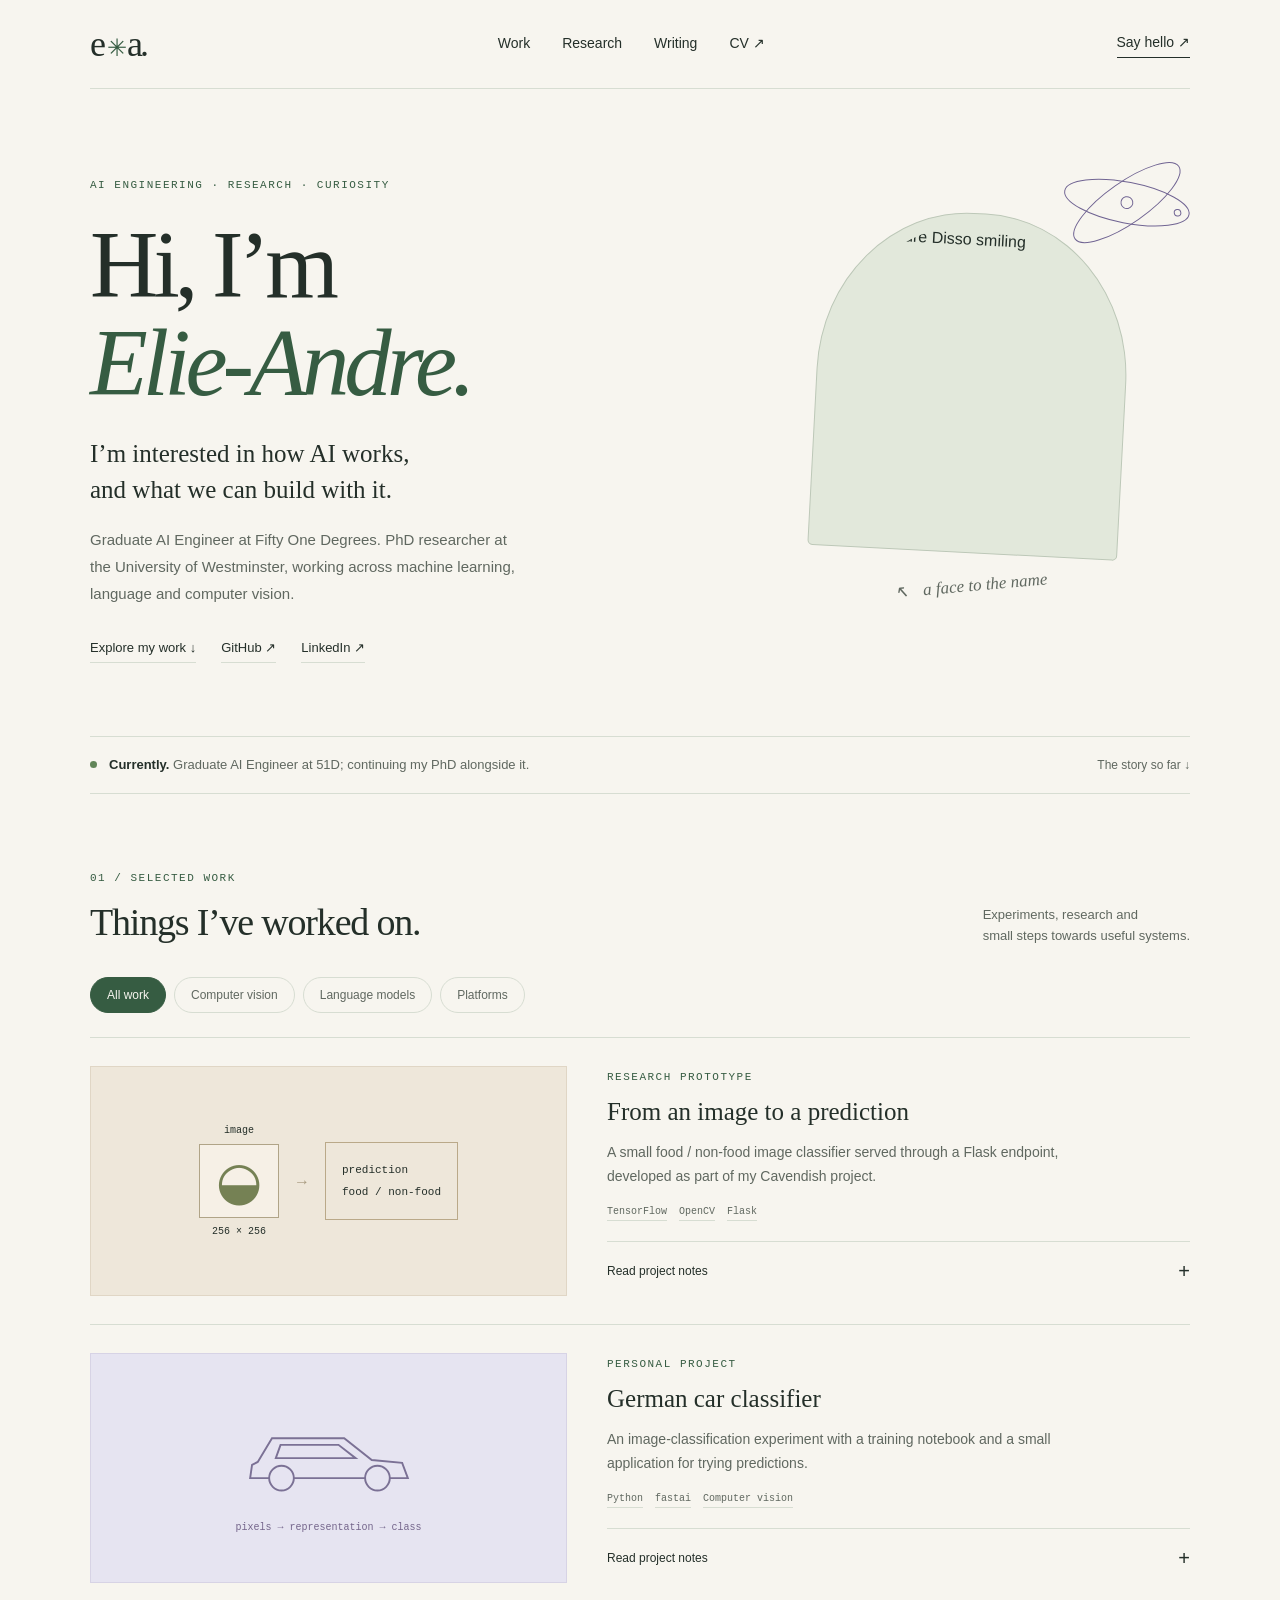
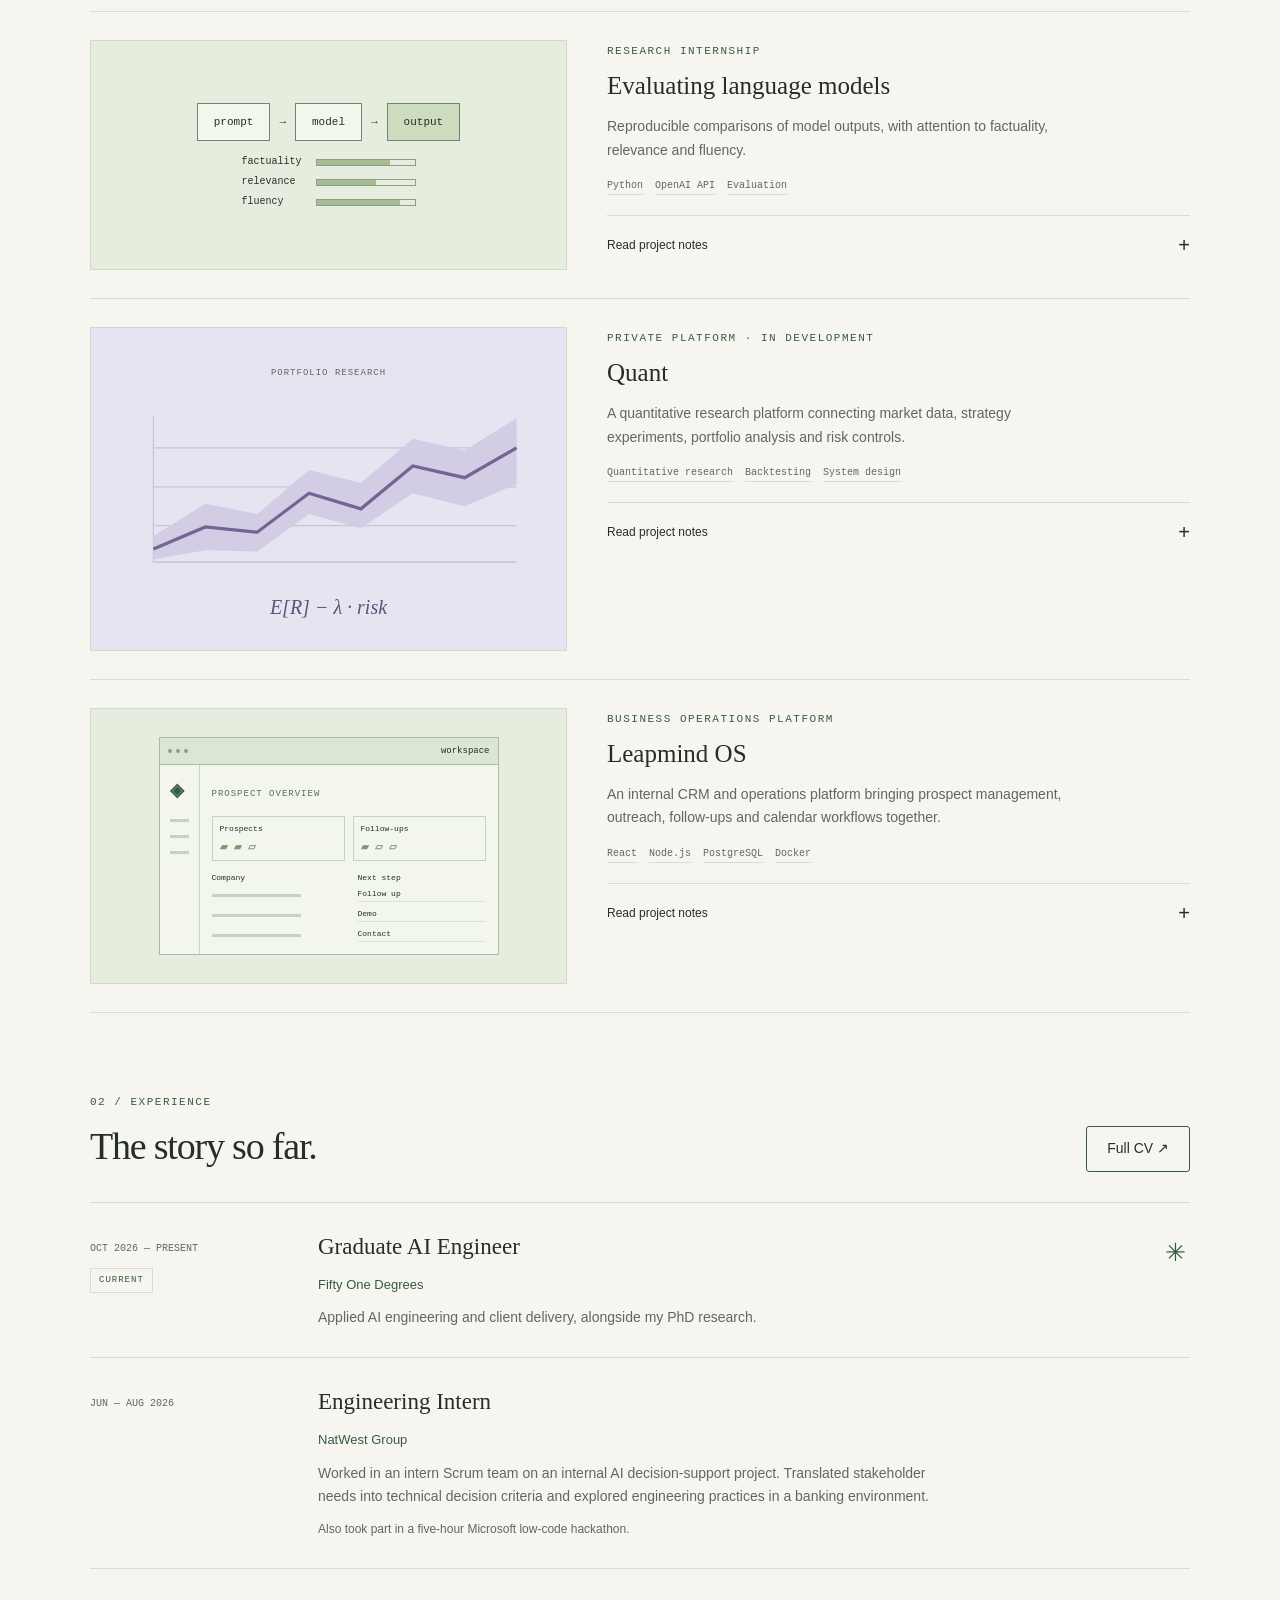
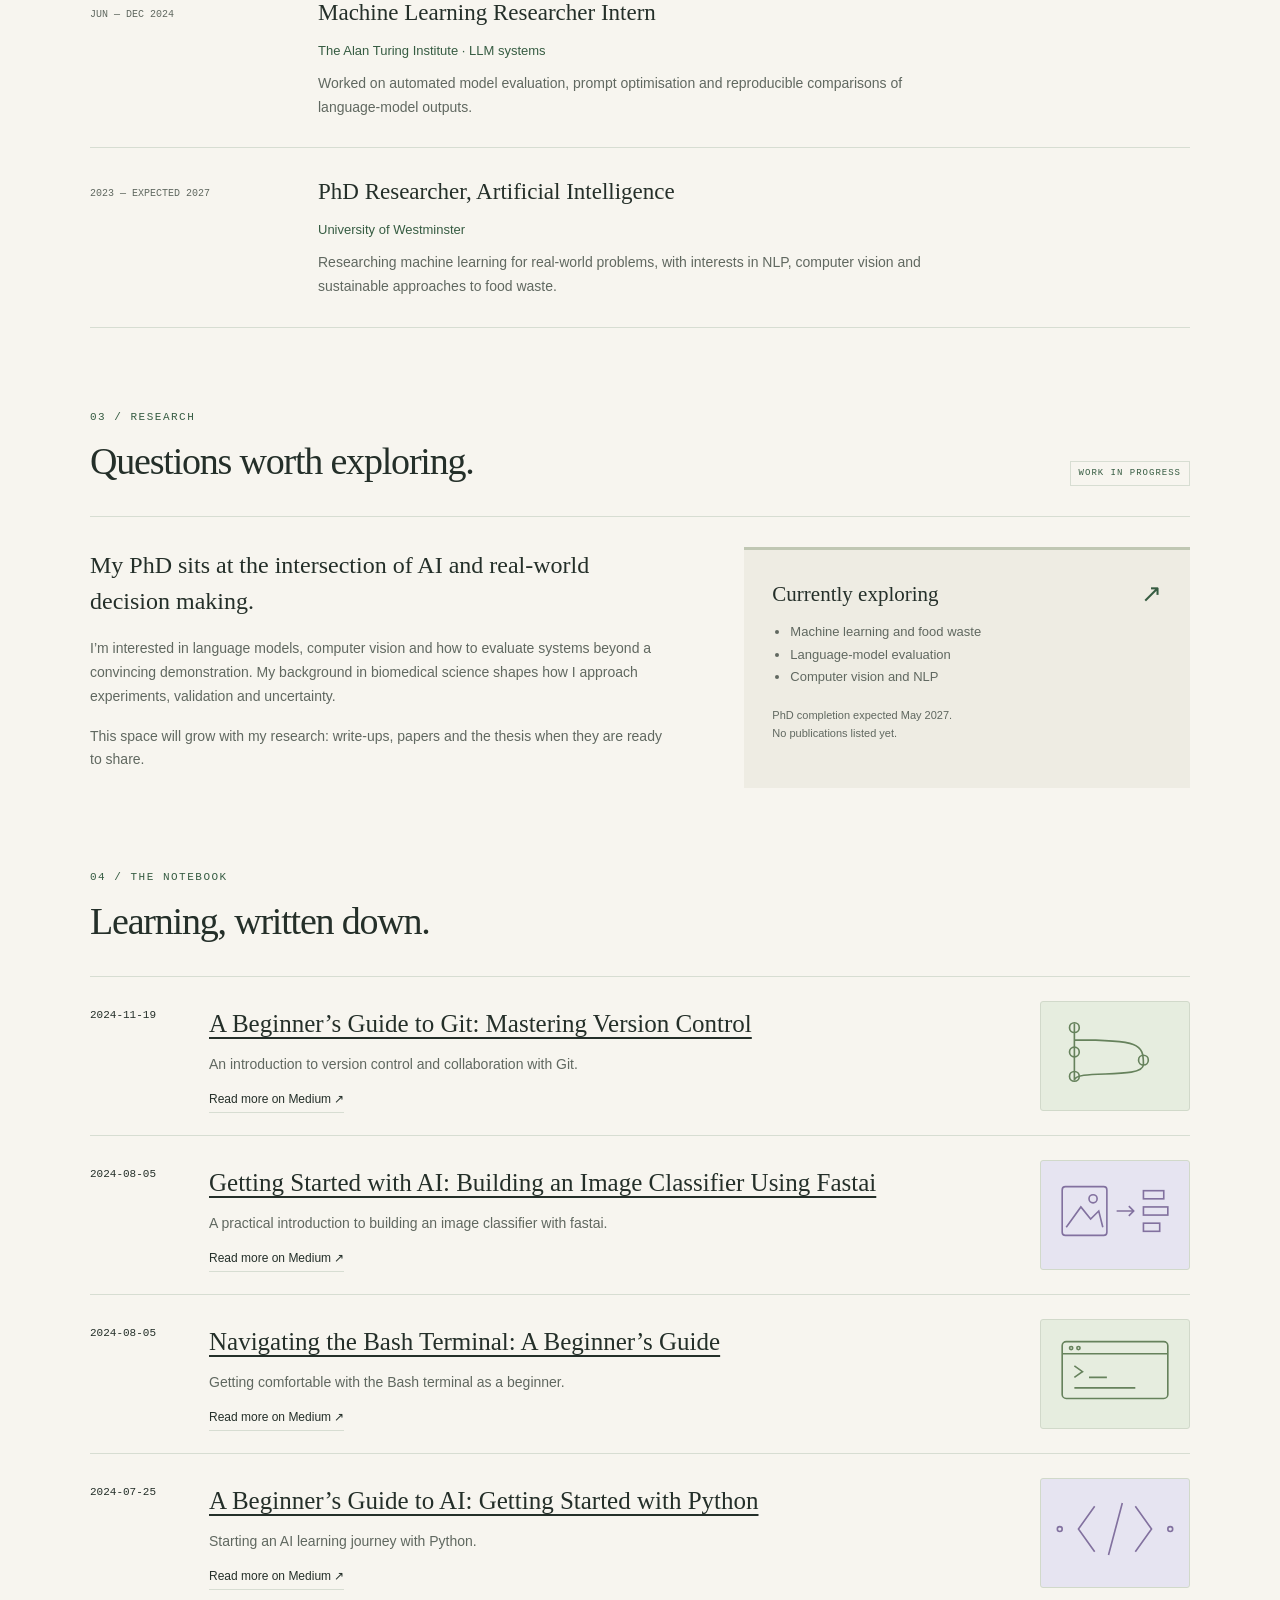
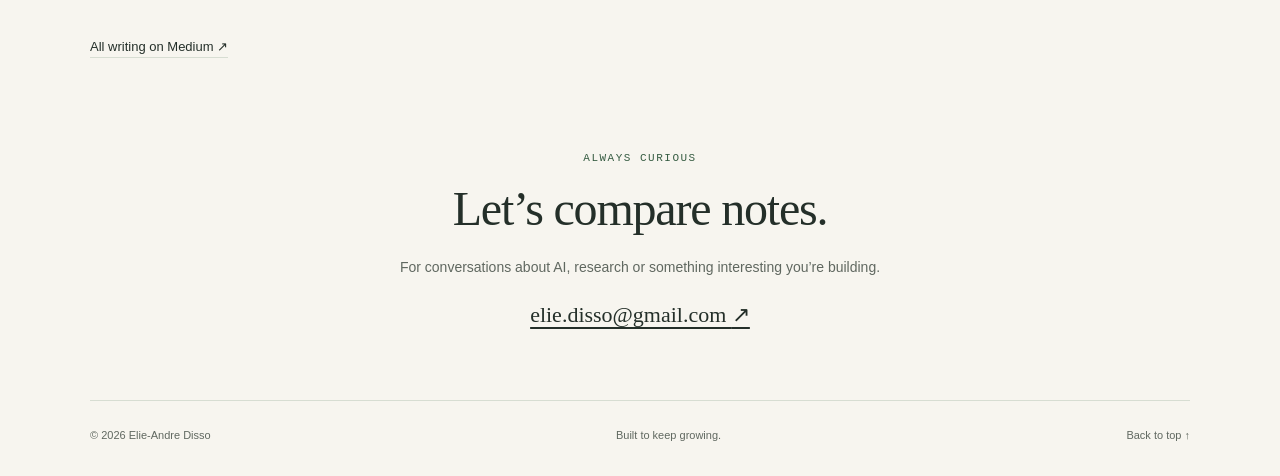
==== index.html @ 81b0c2f9 "Publish reviewed portfolio pages" ====
<!doctype html>
<html lang="en">
<head>
  <meta charset="utf-8">
  <meta name="viewport" content="width=device-width, initial-scale=1">
  <meta name="description" content="Elie-Andre Disso — Graduate AI Engineer at Fifty One Degrees and PhD researcher. Selected AI projects, research and notes.">
  <meta name="theme-color" content="#f7f5ef">
  <title>Elie-Andre Disso — AI, research & things I build</title>
  <link rel="icon" href="assets/favicon.svg" type="image/svg+xml">
  <link rel="stylesheet" href="style.css">
  <script src="content.js" defer></script>
  <script src="script.js" defer></script>
</head>
<body>
<a class="skip" href="#main">Skip to content</a>
<header class="site-header">
  <a class="wordmark" href="index.html" aria-label="Elie-Andre, home">e<span class="asterisk" aria-hidden="true">✳</span>a.</a>
  <nav aria-label="Main navigation">
    <a href="#work">Work</a><a href="#research">Research</a><a href="#writing">Writing</a><a href="cv.html">CV <span aria-hidden="true">↗</span></a>
  </nav>
  <a class="hello" href="mailto:elie.disso@gmail.com">Say hello <span aria-hidden="true">↗</span></a>
</header>
<main id="main">
  <section class="hero" aria-labelledby="intro-title">
    <div class="intro">
      <p class="eyebrow">AI ENGINEERING · RESEARCH · CURIOSITY</p>
      <h1 id="intro-title">Hi, I’m<br><em>Elie-Andre.</em></h1>
      <p class="lede">I’m interested in how AI works,<br class="desktop-break"> and what we can build with it.</p>
      <p class="intro-copy">Graduate AI Engineer at Fifty One Degrees. PhD researcher at the University of Westminster, working across machine learning, language and computer vision.</p>
      <div class="intro-links"><a href="#work">Explore my work <span aria-hidden="true">↓</span></a><a href="https://github.com/ElieAndre" target="_blank" rel="noopener noreferrer">GitHub ↗</a><a href="https://www.linkedin.com/in/elie-andre" target="_blank" rel="noopener noreferrer">LinkedIn ↗</a></div>
    </div>
    <div class="portrait-area">
      <div class="portrait-frame"><img src="assets/portrait.png" width="1000" height="1000" alt="Elie-Andre Disso smiling" fetchpriority="high"></div>
      <div class="portrait-note"><span aria-hidden="true">↖</span> a face to the name</div>
      <div class="orbit" aria-hidden="true"><svg viewBox="0 0 220 120"><ellipse cx="110" cy="60" rx="96" ry="31" transform="rotate(-23 110 60)"/><ellipse cx="110" cy="60" rx="96" ry="31" transform="rotate(23 110 60)"/><circle cx="110" cy="60" r="9"/><circle cx="182" cy="91" r="5"/></svg></div>
    </div>
  </section>
  <div class="now-strip"><span class="status-dot" aria-hidden="true"></span><span><strong>Currently.</strong> Graduate AI Engineer at 51D; continuing my PhD alongside it.</span><a href="#experience">The story so far ↓</a></div>

  <section id="work" class="section" aria-labelledby="work-title">
    <div class="section-heading"><div><p class="eyebrow">01 / SELECTED WORK</p><h2 id="work-title">Things I’ve worked on.</h2></div><p class="section-aside">Experiments, research and<br>small steps towards useful systems.</p></div>
    <div class="filters" role="group" aria-label="Filter selected work"><button aria-pressed="true" data-filter="all">All work</button><button aria-pressed="false" data-filter="vision">Computer vision</button><button aria-pressed="false" data-filter="llm">Language models</button><button aria-pressed="false" data-filter="platform">Platforms</button></div>
    <p id="filter-status" class="sr-only" aria-live="polite"></p>
    <div id="project-list" class="project-list"></div>
    <noscript><p>Selected work includes LLM evaluation at The Alan Turing Institute, a food-image classification prototype and a German car classifier. <a href="https://github.com/ElieAndre">Browse my public code on GitHub.</a></p></noscript>
  </section>

  <section id="experience" class="section" aria-labelledby="experience-title">
    <div class="section-heading"><div><p class="eyebrow">02 / EXPERIENCE</p><h2 id="experience-title">The story so far.</h2></div><a class="cv-link" href="./cv.html">Full CV ↗</a></div>
    <div class="timeline">
      <article class="timeline-row"><p class="timeline-date">OCT 2026 — PRESENT <span class="small-label">CURRENT</span></p><div><h3>Graduate AI Engineer</h3><p class="company">Fifty One Degrees</p><p>Applied AI engineering and client delivery, alongside my PhD research.</p></div><span class="timeline-mark" aria-hidden="true">✳</span></article>
      <article class="timeline-row"><p class="timeline-date">JUN — AUG 2026</p><div><h3>Engineering Intern</h3><p class="company">NatWest Group</p><p>Worked in an intern Scrum team on an internal AI decision-support project. Translated stakeholder needs into technical decision criteria and explored engineering practices in a banking environment.</p><p class="minor">Also took part in a five-hour Microsoft low-code hackathon.</p></div></article>
      <article class="timeline-row"><p class="timeline-date">JUN — DEC 2024</p><div><h3>Machine Learning Researcher Intern</h3><p class="company">The Alan Turing Institute · LLM systems</p><p>Worked on automated model evaluation, prompt optimisation and reproducible comparisons of language-model outputs.</p></div></article>
      <article class="timeline-row"><p class="timeline-date">2023 — EXPECTED 2027</p><div><h3>PhD Researcher, Artificial Intelligence</h3><p class="company">University of Westminster</p><p>Researching machine learning for real-world problems, with interests in NLP, computer vision and sustainable approaches to food waste.</p></div></article>
    </div>
  </section>

  <section id="research" class="section research-section" aria-labelledby="research-title">
    <div class="section-heading"><div><p class="eyebrow">03 / RESEARCH</p><h2 id="research-title">Questions worth exploring.</h2></div><span class="small-label">WORK IN PROGRESS</span></div>
    <div class="research-grid"><div><p class="research-intro">My PhD sits at the intersection of AI and real-world decision making.</p><p>I’m interested in language models, computer vision and how to evaluate systems beyond a convincing demonstration. My background in biomedical science shapes how I approach experiments, validation and uncertainty.</p><p>This space will grow with my research: write-ups, papers and the thesis when they are ready to share.</p></div><aside class="research-note"><span class="note-symbol" aria-hidden="true">↗</span><h3>Currently exploring</h3><ul><li>Machine learning and food waste</li><li>Language-model evaluation</li><li>Computer vision and NLP</li></ul><p>PhD completion expected May 2027.<br>No publications listed yet.</p></aside></div>
  </section>

  <section id="writing" class="section" aria-labelledby="writing-title">
    <div class="section-heading"><div><p class="eyebrow">04 / THE NOTEBOOK</p><h2 id="writing-title">Learning, written down.</h2></div></div>
    <div id="writing-list"></div>
    <p class="writing-more"><a class="text-link" href="https://medium.com/@elieandre" target="_blank" rel="noopener noreferrer">All writing on Medium ↗</a></p>
    <div id="writing-empty" class="writing-empty"><span class="notebook-icon" aria-hidden="true">▤</span><div><h3>The notebook is open.</h3><p>I’m starting to document what I learn in AI engineering. Essays, project notes and research explanations will appear here as I write them.</p></div><span class="small-label">NO POSTS YET</span></div>
  </section>
  <section class="contact-section" aria-labelledby="contact-title"><p class="eyebrow">ALWAYS CURIOUS</p><h2 id="contact-title">Let’s compare notes.</h2><p>For conversations about AI, research or something interesting you’re building.</p><a class="email-link" href="mailto:elie.disso@gmail.com">elie.disso@gmail.com <span aria-hidden="true">↗</span></a></section>
</main>
<footer class="site-footer"><p>© <span id="year">2026</span> Elie-Andre Disso</p><p>Built to keep growing.</p><a href="#main">Back to top ↑</a></footer>
</body>
</html>
---- style.css ----
@charset "UTF-8";
:root { --paper:#f7f5ef; --ink:#242f29; --muted:#606860; --line:#d7ddd2; --green:#365c42; --lavender:#e6e4f1; --soft:#e6eddf; --serif:Georgia,"Times New Roman",serif; --sans:"Segoe UI",Arial,sans-serif; --mono:"Cascadia Code",Consolas,monospace; }
* { box-sizing:border-box; }
html { scroll-behavior:smooth; scroll-padding-top:30px; }
body { margin:0; background:var(--paper); color:var(--ink); font:16px/1.7 var(--sans); }
a { color:inherit; text-underline-offset:5px; }
a:hover { color:var(--green); }
button { font:inherit; cursor:pointer; }
button:focus-visible,a:focus-visible,summary:focus-visible { outline:3px solid #7970b1; outline-offset:5px; border-radius:2px; }
h1,h2,h3,h4,p { margin:0; }
img { max-width:100%; display:block; }
[hidden] { display:none!important; }
.skip { position:fixed; top:8px; left:8px; transform:translateY(-180%); z-index:10; padding:10px; background:white; }
.skip:focus { transform:none; }
.sr-only { position:absolute; width:1px; height:1px; overflow:hidden; clip-path:inset(50%); white-space:nowrap; }
.site-header,main,.site-footer { width:min(1100px,calc(100% - 96px)); margin-inline:auto; }
.site-header { display:flex; align-items:center; justify-content:space-between; padding:28px 0; border-bottom:1px solid var(--line); gap:20px; }
.wordmark { text-decoration:none; font:36px/.9 var(--serif); letter-spacing:-3px; }
.asterisk { color:var(--green); font-size:24px; margin:0 2px; }
nav { display:flex; gap:32px; }
nav a,.hello { text-decoration:none; font-size:14px; }
nav a:hover { text-decoration:underline; }
.hello { border-bottom:1px solid var(--ink); padding-bottom:2px; }
.hero { display:grid; grid-template-columns:1.35fr 1fr; align-items:center; gap:70px; padding:87px 0 73px; }
.eyebrow { font:11px/1.7 var(--mono); letter-spacing:1.5px; color:var(--green); }
h1 { font:clamp(68px,7.4vw,96px)/1.03 var(--serif); letter-spacing:-5px; margin:22px 0 24px; font-weight:normal; }
h1 em { color:var(--green); font-weight:normal; }
.lede { font:25px/1.45 var(--serif); margin-bottom:17px; }
.intro-copy { max-width:440px; color:var(--muted); font-size:15px; line-height:1.8; }
.intro-links { display:flex; flex-wrap:wrap; gap:25px; font-size:13px; margin-top:30px; }
.intro-links a { text-decoration:none; border-bottom:1px solid var(--line); padding-bottom:3px; }
.portrait-area { position:relative; padding:25px 0 55px; }
.portrait-frame { width:310px; height:340px; padding:12px; background:#e2e8db; border:1px solid #bdc8b8; border-radius:48% 48% 5px 5px; margin:auto; transform:rotate(3deg); }
.portrait-frame img { width:100%; height:100%; object-fit:cover; border-radius:48% 48% 1px 1px; }
.portrait-note { font:17px var(--serif); font-style:italic; text-align:center; margin-top:22px; transform:rotate(-5deg); color:var(--muted); }
.portrait-note span { padding-right:10px; }
.orbit { position:absolute; width:145px; height:85px; top:-25px; right:-10px; transform:rotate(-12deg); }
.orbit svg { width:100%; fill:none; stroke:#716593; stroke-width:1.5; }
.orbit circle { fill:var(--paper); }
.now-strip { display:flex; gap:12px; align-items:center; border-block:1px solid var(--line); padding:17px 0; font-size:13px; color:var(--muted); }
.now-strip strong { font-weight:600; color:var(--ink); }
.now-strip a { margin-left:auto; flex-shrink:0; text-decoration:none; font-size:12px; }
.status-dot { width:7px; height:7px; border-radius:50%; background:#618558; flex-shrink:0; }
.section { padding:75px 0 5px; }
.section-heading { display:flex; justify-content:space-between; align-items:flex-end; gap:24px; margin-bottom:30px; }
h2 { font:38px/1.3 var(--serif); letter-spacing:-1.2px; font-weight:normal; margin-top:10px; }
.section-aside { color:var(--muted); font-size:13px; line-height:1.6; }
.filters { display:flex; gap:8px; flex-wrap:wrap; padding-bottom:24px; }
.filters button { padding:7px 16px; color:var(--muted); background:transparent; border:1px solid var(--line); border-radius:30px; font-size:12px; }
.filters button[aria-pressed=true] { background:var(--green); color:var(--paper); border-color:var(--green); }
.filters button:hover { border-color:var(--green); }
.project { display:grid; grid-template-columns:.9fr 1.1fr; gap:40px; padding:28px 0; border-top:1px solid var(--line); }
.project:last-child { border-bottom:1px solid var(--line); }
.project-visual { min-height:230px; position:relative; padding:28px 30px; border:1px solid #d1d9ca; display:flex; align-items:center; justify-content:center; flex-wrap:wrap; gap:15px; }
.project-visual.language { background:var(--soft); flex-direction:column; }
.project-visual.vision { background:#eee7da; border-color:#e0d6c5; }
.project-visual.classifier { background:var(--lavender); border-color:#d7d3e5; flex-direction:column; }
.model-sketch { display:flex; align-items:center; gap:9px; font:11px var(--mono); }
.model-sketch div { padding:12px 16px; border:1px solid #71856d; background:#f3f6ed; }
.model-sketch .model-output { background:#cddcbe; }
.eval-sketch { display:grid; grid-template-columns:auto 100px; gap:9px 14px; font:10px var(--mono); }
.eval-sketch i { height:7px; margin-top:3px; width:100%; border:1px solid #8b9f81; background:linear-gradient(to right,#a5bc96 75%,transparent 75%); }
.eval-sketch i:nth-of-type(2) { background:linear-gradient(to right,#a5bc96 60%,transparent 60%); }
.eval-sketch i:nth-of-type(3) { background:linear-gradient(to right,#a5bc96 85%,transparent 85%); }
.image-sketch { display:flex; flex-direction:column; align-items:center; gap:8px; font:10px var(--mono); }
.pixel-food { border:1px solid #b0a487; font:53px/1.1 var(--serif); color:#758154; background:#f6f0e6; padding:7px 16px; }
.sketch-arrow { color:#a89b80; }
.prediction-sketch { padding:16px; border:1px solid #baa989; font:11px/2 var(--mono); }
.prediction-sketch strong { font-weight:normal; }
.car-sketch { width:190px; }
.car-sketch svg { fill:none; stroke:#7b7195; stroke-width:2; }
.car-sketch circle { fill:var(--lavender); }
.classifier-label { font:10px var(--mono); color:#74658b; }
.project-copy { padding-top:2px; }
h3 { font:25px/1.35 var(--serif); font-weight:normal; margin:8px 0 12px; }
.project-copy>p:not(.eyebrow) { color:var(--muted); font-size:14px; max-width:480px; }
.tags { list-style:none; display:flex; gap:12px; flex-wrap:wrap; padding:0; margin:18px 0; }
.tags li { font:10px var(--mono); color:var(--muted); border-bottom:1px solid var(--line); padding-bottom:3px; }
details { border-top:1px solid var(--line); margin-top:20px; }
summary { cursor:pointer; font-size:12px; padding:12px 0 3px; list-style:none; display:flex; justify-content:space-between; align-items:center; }
summary::-webkit-details-marker { display:none; }
summary span { font-size:20px; }
details[open] summary span { transform:rotate(45deg); }
.project-notes { padding:10px 0; }
.project-notes h4 { font:12px var(--mono); margin:18px 0 6px; color:var(--green); }
.project-notes p { font-size:13px; color:var(--muted); }
.project-notes .text-link { display:inline-block; margin-top:15px; }
.text-link { font-size:13px; text-decoration:none; border-bottom:1px solid var(--line); padding-bottom:3px; }
.timeline { border-top:1px solid var(--line); }
.timeline-row { padding:28px 0; display:grid; grid-template-columns:200px 1fr 25px; gap:28px; border-bottom:1px solid var(--line); }
.timeline-date { font:10px/1.8 var(--mono); padding-top:9px; color:var(--muted); }
.timeline-date .small-label { display:block; width:fit-content; margin-top:10px; }
.small-label { display:inline-block; font:9px/1.5 var(--mono); letter-spacing:1px; border:1px solid var(--line); padding:5px 8px; color:var(--green); white-space:nowrap; }
.timeline-row h3 { margin-top:0; font-size:23px; }
.company { color:var(--green); font-size:13px; margin-bottom:10px; }
.timeline-row p:not(.company):not(.timeline-date) { font-size:14px; color:var(--muted); max-width:640px; }
.timeline-row .minor { margin-top:10px; font-size:12px!important; }
.timeline-mark { font-size:25px; color:var(--green); }
.research-grid { display:grid; grid-template-columns:1.3fr 1fr; gap:75px; border-top:1px solid var(--line); padding-top:30px; }
.research-intro { font:24px/1.5 var(--serif); margin-bottom:18px; }
.research-grid>div>p:not(.research-intro) { font-size:14px; color:var(--muted); margin-bottom:16px; }
.research-note { padding:22px 28px; background:#eeece3; border-top:3px solid #c0c7b3; }
.research-note h3 { font-size:21px; }
.research-note ul { padding-left:18px; font-size:13px; color:var(--muted); }
.research-note p { font-size:11px; color:var(--muted); margin-top:18px; }
.note-symbol { float:right; font-size:25px; color:var(--green); }
.handwritten { font:16px var(--serif); font-style:italic; color:#7d7193; transform:rotate(-4deg); }
.writing-empty { display:flex; gap:22px; padding:25px 0; border-block:1px solid var(--line); align-items:center; }
.notebook-icon { font:40px var(--serif); color:var(--green); }
.writing-empty h3 { font-size:22px; margin-top:0; }
.writing-empty p { color:var(--muted); font-size:14px; max-width:680px; }
.writing-empty .small-label { margin-left:auto; }
.writing-row { display:flex; gap:24px; border-top:1px solid var(--line); padding:22px 0; }
.writing-row time { font:11px var(--mono); padding-top:10px; }
.writing-row p { font-size:14px; color:var(--muted); }
.writing-row time { flex:0 0 95px; }
.writing-row .text-link { display:inline-block; font-size:12px; margin-top:12px; }
.writing-more { margin-top:20px; }
.platform-sketch { display:flex; flex-direction:column; align-items:center; gap:9px; width:100%; font:12px var(--mono); }
.platform-sketch span { border:1px solid #aebaa8; padding:12px 16px; min-width:200px; text-align:center; background:#f7f5ef; }
.platform-sketch b { font-weight:400; color:var(--green); }
.cv-link { display:inline-flex; align-items:center; padding:10px 20px; border:1px solid var(--green); border-radius:3px; text-decoration:none; font-size:14px; position:relative; z-index:1; }
.cv-link:hover { background:var(--green); color:var(--paper); }
.project-visual.quant { background:#e6e4f1; }
.project-visual.operations { background:#e6eddf; }
.sketch-title { font:9px var(--mono); letter-spacing:1px; color:var(--muted); }
.quant-sketch { width:100%; text-align:center; }
.quant-sketch svg { width:100%; display:block; margin:12px 0 5px; fill:none; }
.chart-grid { stroke:#c8c4d6; stroke-width:1; }
.chart-band { fill:#d2cde4; }
.chart-line { stroke:#756393; stroke-width:2.5; }
.math-note { font:italic 20px var(--serif); color:#625078; }
.crm-sketch { width:100%; max-width:340px; }
.crm-bar { display:flex; gap:4px; align-items:center; padding:8px; border:1px solid #aebaa8; background:#dce6d5; }
.crm-bar i { width:4px; height:4px; background:#8b9f81; border-radius:50%; }
.crm-bar>span { margin-left:auto; font:9px var(--mono); }
.crm-body { display:flex; background:#f3f6ed; border:1px solid #aebaa8; border-top:0; min-height:160px; }
.crm-body aside { width:40px; border-right:1px solid #ccd5c5; padding:10px; }
.crm-body aside b { font-size:18px; color:var(--green); }
.crm-body aside span { display:block; height:3px; background:#c5d2bd; margin-top:13px; }
.crm-main { flex:1; padding:12px; }
.crm-tiles { display:flex; gap:8px; margin:12px 0; }
.crm-tiles>div { flex:1; border:1px solid #c7d2bf; padding:7px; font:8px var(--mono); }
.crm-tiles b { display:block; margin-top:8px; font-size:10px; color:#7d996e; }
.crm-table { display:grid; grid-template-columns:1fr 1fr; gap:7px 18px; align-items:center; font:8px var(--mono); }
.crm-table i { width:70%; height:3px; background:#c5d2bd; }
.crm-table em { font-style:normal; border-bottom:1px solid #dbe2d6; padding-bottom:3px; }
.writing-copy { flex:1; min-width:0; }
.blog-thumbnail { width:150px; height:110px; flex-shrink:0; align-self:center; background:#e6eddf; border:1px solid #d1d9ca; display:grid; place-items:center; border-radius:3px; }
.writing-row:nth-child(even) .blog-thumbnail { background:#e6e4f1; }
.blog-thumbnail svg { width:130px; height:90px; fill:none; stroke:#66825c; stroke-width:2; }
.writing-row:nth-child(even) .blog-thumbnail svg { stroke:#82719f; }
@media(max-width:650px) { .writing-row { display:grid; grid-template-columns:1fr 90px; gap:12px; } .writing-row time { grid-column:1 / -1; } .blog-thumbnail { width:90px; height:80px; } .blog-thumbnail svg { width:80px; height:65px; } }
.filters { flex-wrap:wrap; }
@media(max-width:650px) { .writing-row { flex-direction:column; gap:10px; } .writing-row time { flex-basis:auto; } }
.contact-section { padding:85px 0 70px; text-align:center; }
.contact-section h2 { font-size:48px; margin-bottom:16px; }
.contact-section p:not(.eyebrow) { color:var(--muted); font-size:14px; }
.email-link { display:inline-block; margin-top:22px; font:22px var(--serif); }
.site-footer { border-top:1px solid var(--line); display:flex; justify-content:space-between; gap:15px; padding:25px 0 32px; color:var(--muted); font-size:11px; }
.site-footer a { text-decoration:none; }
.cv-page { width:min(880px,calc(100% - 96px)); }
.cv-intro { padding:65px 0 35px; border-bottom:1px solid var(--line); }
.cv-intro h1 { font-size:60px; letter-spacing:-2px; margin-bottom:15px; }
.cv-intro p { color:var(--muted); max-width:680px; }
.cv-actions { display:flex; flex-wrap:wrap; gap:16px 20px; margin-top:25px; align-items:center; }
.cv-actions .cv-download { display:inline-block; background:var(--green); color:white; padding:9px 17px; font-size:13px; text-decoration:none; }
.cv-actions .cv-download:hover { background:var(--ink); }
.cv-actions button { background:transparent; color:var(--green); border:1px solid var(--line); padding:8px 16px; font-size:13px; }
.cv-section { margin:38px 0; }
.cv-section h2 { font-size:26px; margin-bottom:22px; }
.cv-section article { padding:16px 0; border-top:1px solid var(--line); }
.cv-section h3 { font-size:21px; }
.cv-section p,.cv-section li { color:var(--muted); font-size:14px; }
.cv-section ul { padding-left:20px; }
.cv-section li + li { margin-top:6px; }
.cv-section .cv-learning,.cv-section .cv-project-note { font-size:12px; line-height:1.7; margin-top:14px; }
.cv-section .cv-meta { color:var(--green); font:11px/1.7 var(--mono); }
.cv-skills { display:grid; grid-template-columns:160px 1fr; gap:15px; font-size:14px; }
.cv-skills dt { color:var(--green); }
.cv-skills dd { margin:0; color:var(--muted); }
@media(max-width:900px) {
 .hero { gap:30px; } .portrait-frame { width:255px; height:290px; } .orbit { right:-5px; }
 h1 { font-size:72px; } .project { gap:25px; } .project-visual { padding-inline:15px; } .model-sketch { gap:5px; } .model-sketch div { padding:10px; }
 .timeline-row { grid-template-columns:160px 1fr 15px; gap:18px; } .research-grid { gap:35px; }
}
@media(max-width:650px) {
 .site-header,main,.site-footer,.cv-page { width:calc(100% - 40px); }
 .site-header { padding:22px 0; flex-wrap:wrap; gap:20px; } nav { gap:21px; order:3; width:100%; justify-content:space-between; } .hello { margin-left:auto; }
 .hero { padding:45px 0 30px; grid-template-columns:1fr; gap:35px; } h1 { font-size:74px; letter-spacing:-3.5px; } .eyebrow { font-size:9px; letter-spacing:1px; }
 .lede { font-size:23px; } .desktop-break { display:none; } .intro-copy { font-size:14px; } .intro-links { gap:21px; }
 .portrait-area { padding:18px 0 30px; } .portrait-frame { width:245px; height:265px; } .orbit { width:100px; right:15px; top:0; }
 .now-strip { align-items:flex-start; font-size:12px; flex-wrap:wrap; } .status-dot { margin-top:7px; } .now-strip>span:nth-child(2) { width:calc(100% - 22px); } .now-strip a { margin-left:19px; }
 .section { padding-top:50px; } h2 { font-size:31px; } .section-heading { align-items:flex-start; flex-wrap:wrap; gap:12px; margin-bottom:24px; } .section-aside { font-size:12px; }
 .project { grid-template-columns:1fr; gap:22px; padding:24px 0; } .project-visual { min-height:210px; } .project-copy { padding:0 2px; }
 .timeline-row { grid-template-columns:1fr; gap:12px; } .timeline-date { padding:0; } .timeline-date .small-label { display:inline-block; margin:0 0 0 9px; } .timeline-mark { display:none; }
 .research-grid { grid-template-columns:1fr; gap:25px; } .research-intro { font-size:23px; } .research-note { padding:20px; }
 .writing-empty { align-items:flex-start; gap:16px; flex-wrap:wrap; } .writing-empty>div { flex:1; } .writing-empty .small-label { margin-left:48px; }
 .handwritten { margin-top:5px; } .contact-section { padding:65px 0 50px; } .contact-section h2 { font-size:38px; } .email-link { font-size:20px; }
 .site-footer { flex-wrap:wrap; } .site-footer p:nth-child(2) { display:none; }
 .cv-intro { padding-top:40px; } .cv-intro h1 { font-size:44px; } .cv-skills { grid-template-columns:1fr; gap:4px; } .cv-skills dd { margin-bottom:15px; }
}
@media(prefers-reduced-motion:reduce) { html { scroll-behavior:auto; } }
.asterisk { display:inline-block; position:relative; left:2px; transform-origin:50% 50%; letter-spacing:0; line-height:1; }
.wordmark:hover .asterisk,.wordmark:focus-visible .asterisk { animation:logo-spin 1.4s linear infinite; }
@keyframes logo-spin { to { transform:rotate(360deg); } }
.interactive-title { position:relative; }
.title-base { display:block; }
#intro-title em { display:inline-block; }
.title-effect { position:absolute; inset:0; pointer-events:none; user-select:none; overflow:hidden; opacity:0; font:inherit; letter-spacing:inherit; }
.title-active:not([data-title-effect="gear"]) .title-base { opacity:0; }
.title-active .title-effect { opacity:1; }
.local-glyph,.typing-glyph { position:absolute; white-space:pre; font:inherit; letter-spacing:inherit; }
.glyph-original { visibility:visible; opacity:1; transition:opacity 120ms ease-out; }
.binary-digit,.formula-symbol { position:absolute; inset:0; font:inherit; letter-spacing:0; text-align:center; visibility:hidden; opacity:0; transition:opacity 120ms ease-out; }
.glyph-replaced .glyph-original { visibility:hidden; opacity:0; }
.glyph-replaced .binary-digit,.glyph-replaced .formula-symbol { visibility:visible; opacity:1; }
.binary-digit[data-digit="0"] { color:#111; }
.binary-digit[data-digit="1"] { color:var(--green); }
.formula-symbol[data-tone="black"] { color:#111; }
.formula-symbol[data-tone="green"] { color:var(--green); }
.typing-glyph { opacity:0; }
.typing-glyph.typed { opacity:1; }
.typing-caret { position:absolute; height:.82em; border-left:2px solid var(--green); }
.title-car { position:absolute; top:0.12em; left:0; width:3.1em; height:1em; animation:car-drive 2400ms linear infinite; }
.title-car svg { display:block; width:100%; height:100%; overflow:visible; }
.car-body,.car-wing,.car-wheel circle { fill:#111; }
.car-window { fill:var(--paper); }
.car-trim,.car-wheel path { fill:none; stroke:var(--paper); stroke-width:2; stroke-linecap:round; }
.car-wheel { transform-box:fill-box; transform-origin:center; animation:wheel-spin 600ms linear infinite; }
@keyframes car-drive { from { transform:translateX(-3.2em); } to { transform:translateX(var(--car-travel)); } }
@keyframes wheel-spin { to { transform:rotate(360deg); } }
.gear-slot { display:inline-block; position:relative; }
.gear-icon { position:absolute; inset:0; display:none; place-items:center; pointer-events:none; user-select:none; }
.title-active .gear-letter { opacity:0; }
.title-active .gear-icon { display:grid; }
.title-gear { display:block; width:100%; height:auto; fill:#111; animation:gear-spin 1.5s linear infinite; }
.title-gear circle { fill:var(--paper); stroke:var(--green); stroke-width:5; }
@keyframes gear-spin { to { transform:rotate(360deg); } }
.orbit { animation:orbit-sway 18s ease-in-out infinite; }
@keyframes orbit-sway { 0%,100% { transform:rotate(-12deg) translateY(0); } 50% { transform:rotate(-6deg) translateY(-4px); } }
.intro-links a,.text-link,nav a,.site-footer a { background-image:linear-gradient(var(--green),var(--green)); background-size:0 1px; background-repeat:no-repeat; background-position:left bottom; transition:background-size 220ms ease,color 220ms ease; }
.intro-links a:hover,.text-link:hover,nav a:hover,.site-footer a:hover,.intro-links a:focus-visible,.text-link:focus-visible,nav a:focus-visible,.site-footer a:focus-visible { background-size:100% 1px; }
nav a:hover { text-decoration:none; }
.blog-thumbnail { transition:transform 220ms ease, border-color 220ms ease; }
.blog-thumbnail:hover,.blog-thumbnail:focus-visible { transform:translateY(-3px); border-color:#9ba991; }
.project:hover .chart-line,.project:focus-within .chart-line { stroke-dasharray:1; animation:trace-chart 850ms ease-out both; }
@keyframes trace-chart { from { stroke-dashoffset:1; } to { stroke-dashoffset:0; } }
.project:hover .crm-tiles>div,.project:focus-within .crm-tiles>div { animation:dashboard-highlight 650ms ease-out both; }
.project:hover .crm-tiles>div:nth-child(2),.project:focus-within .crm-tiles>div:nth-child(2) { animation-delay:100ms; }
@keyframes dashboard-highlight { 0% { background:#f3f6ed; } 45% { background:#d8e5cb; } 100% { background:#e8efdf; } }
.motion-paused *,.motion-offscreen * { animation-play-state:paused!important; }
@media(hover:none),(pointer:coarse) { .title-effect,.gear-icon { display:none!important; } .title-base,.gear-letter { opacity:1!important; } }
@media(prefers-reduced-motion:reduce) {
 .orbit,.asterisk,.title-car,.car-wheel,.title-gear,.project .chart-line,.project .crm-tiles>div { animation:none!important; }
 .asterisk,.blog-thumbnail { transform:none!important; transition:none!important; }
 .title-effect,.gear-icon { display:none!important; } .title-base,.gear-letter { opacity:1!important; }
 .intro-links a,.text-link,nav a,.site-footer a { transition:none; }
}
@media print {
 body { background:white; color:black; font-size:11pt; } .site-header,.site-footer,.skip,.cv-actions { display:none; }
 main.cv-page { width:100%; } .cv-intro { padding:0 0 15px; } .cv-intro h1 { font-size:32pt; margin:0 0 8px; }
 .cv-section { margin:20px 0; } .cv-section h2 { font-size:19pt; break-after:avoid; } .cv-section article { break-inside:avoid; } .cv-section h3 { font-size:15pt; break-after:avoid; }
 .cv-skills { display:block; } .cv-skills dt { font-weight:bold; margin-top:8px; break-after:avoid; } .cv-skills dd { font-size:10pt; }
 p,li { orphans:3; widows:3; } a { text-decoration:none; } .cv-section p,.cv-section li { font-size:10pt; color:#333; }
 @page { margin:18mm; }
 .title-effect,.gear-icon { display:none!important; } .title-base,.gear-letter { opacity:1!important; }
}
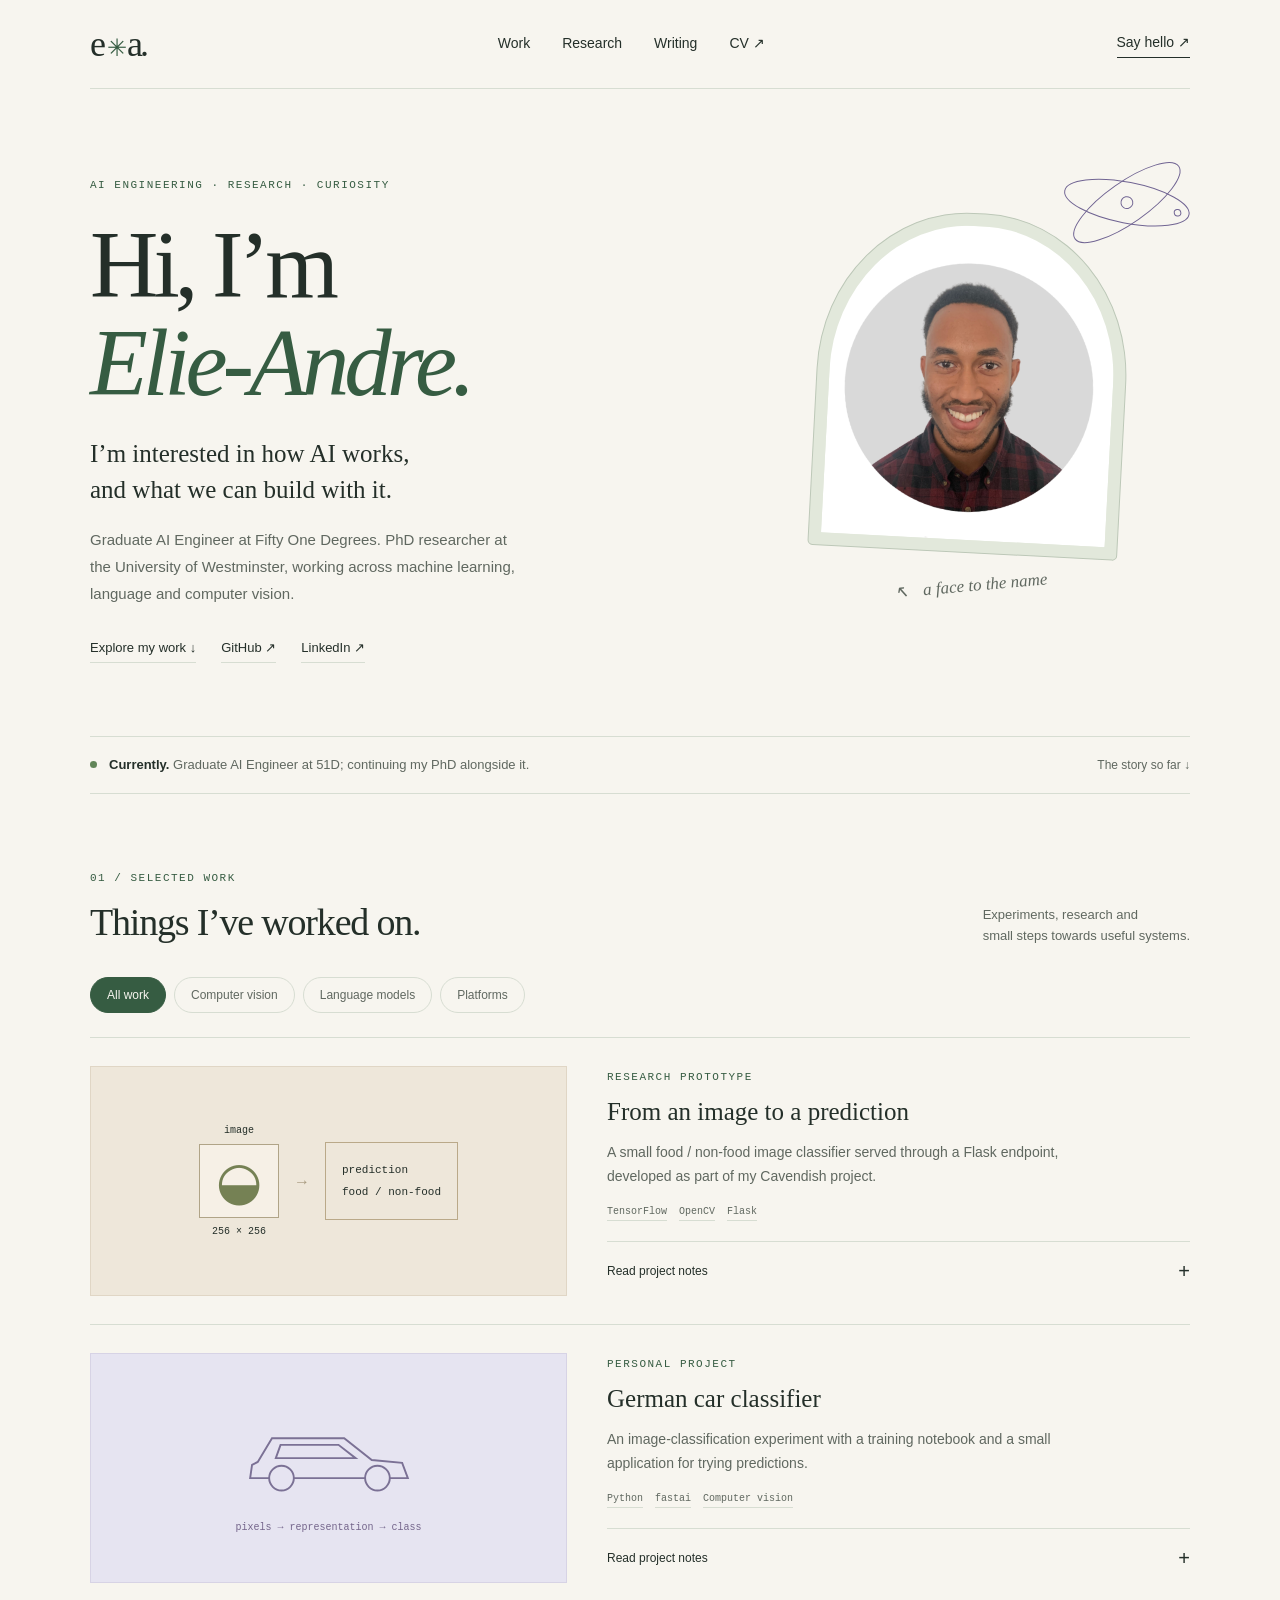
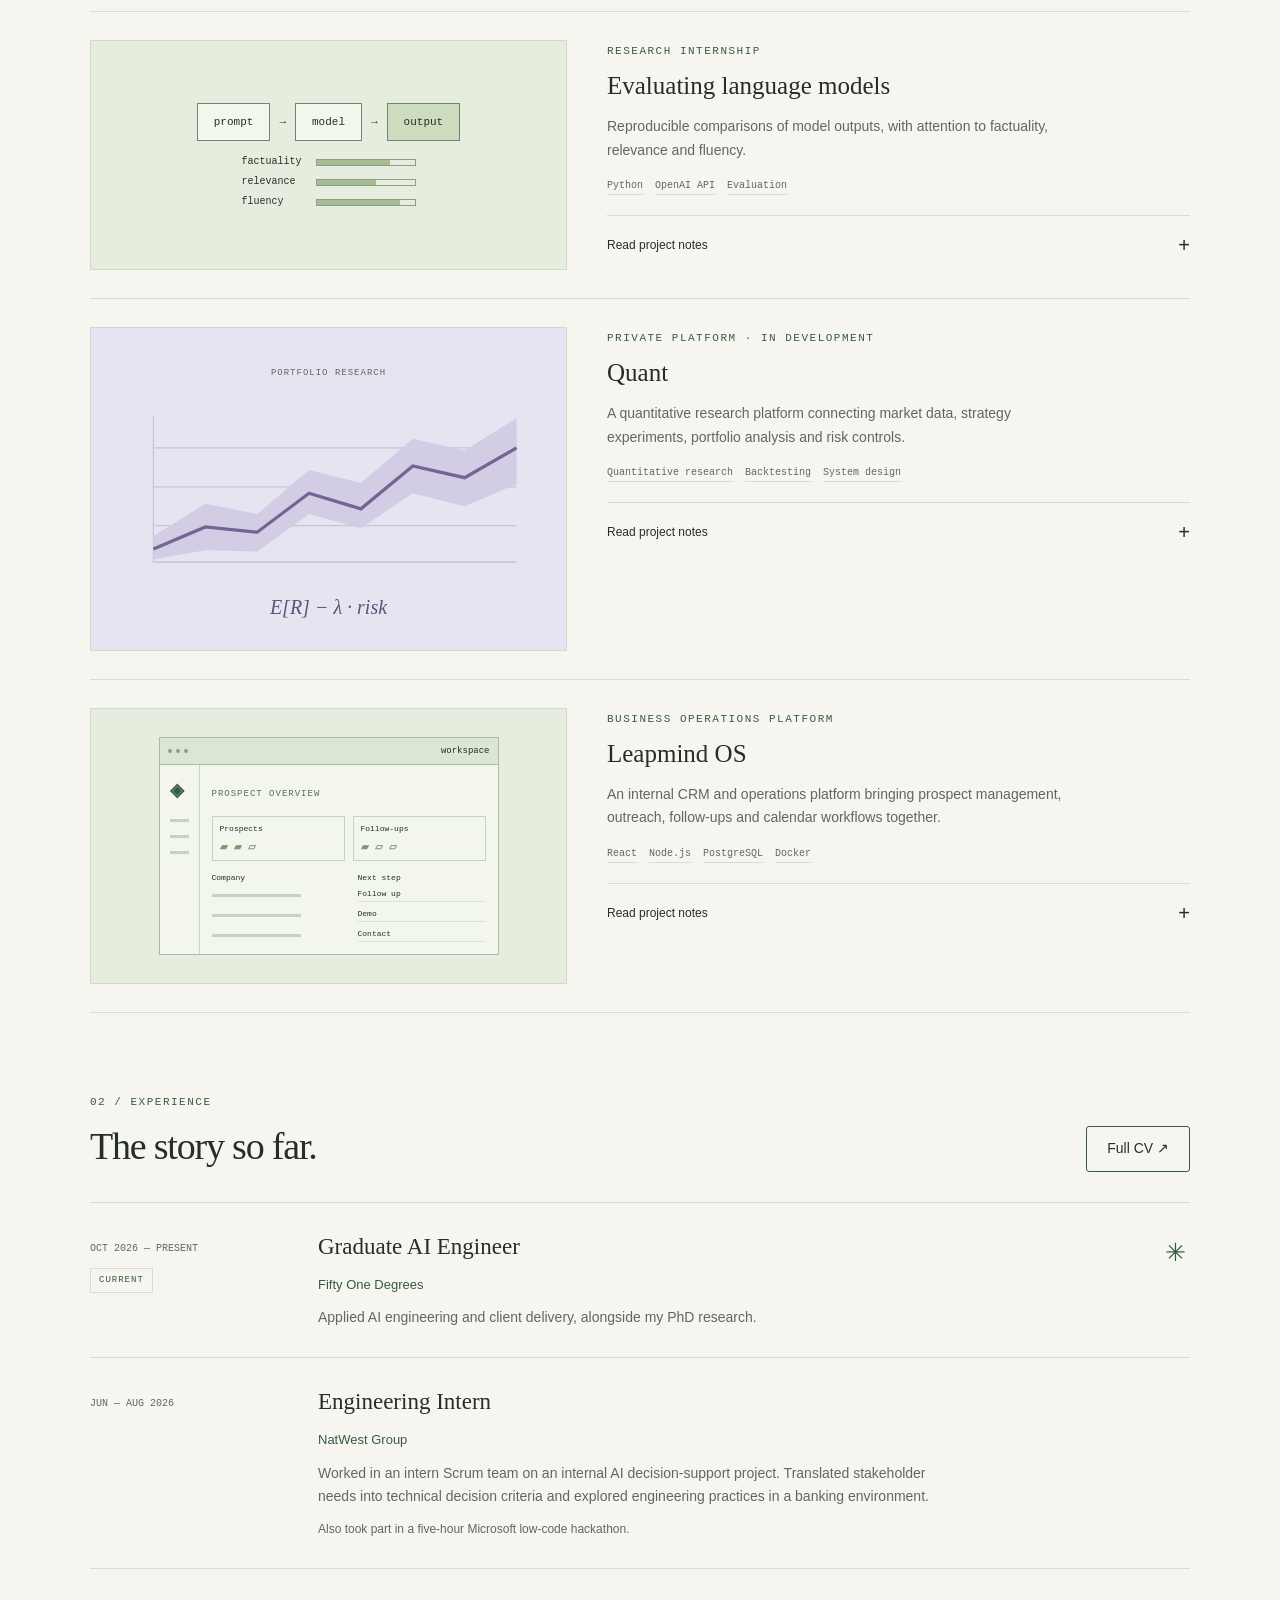
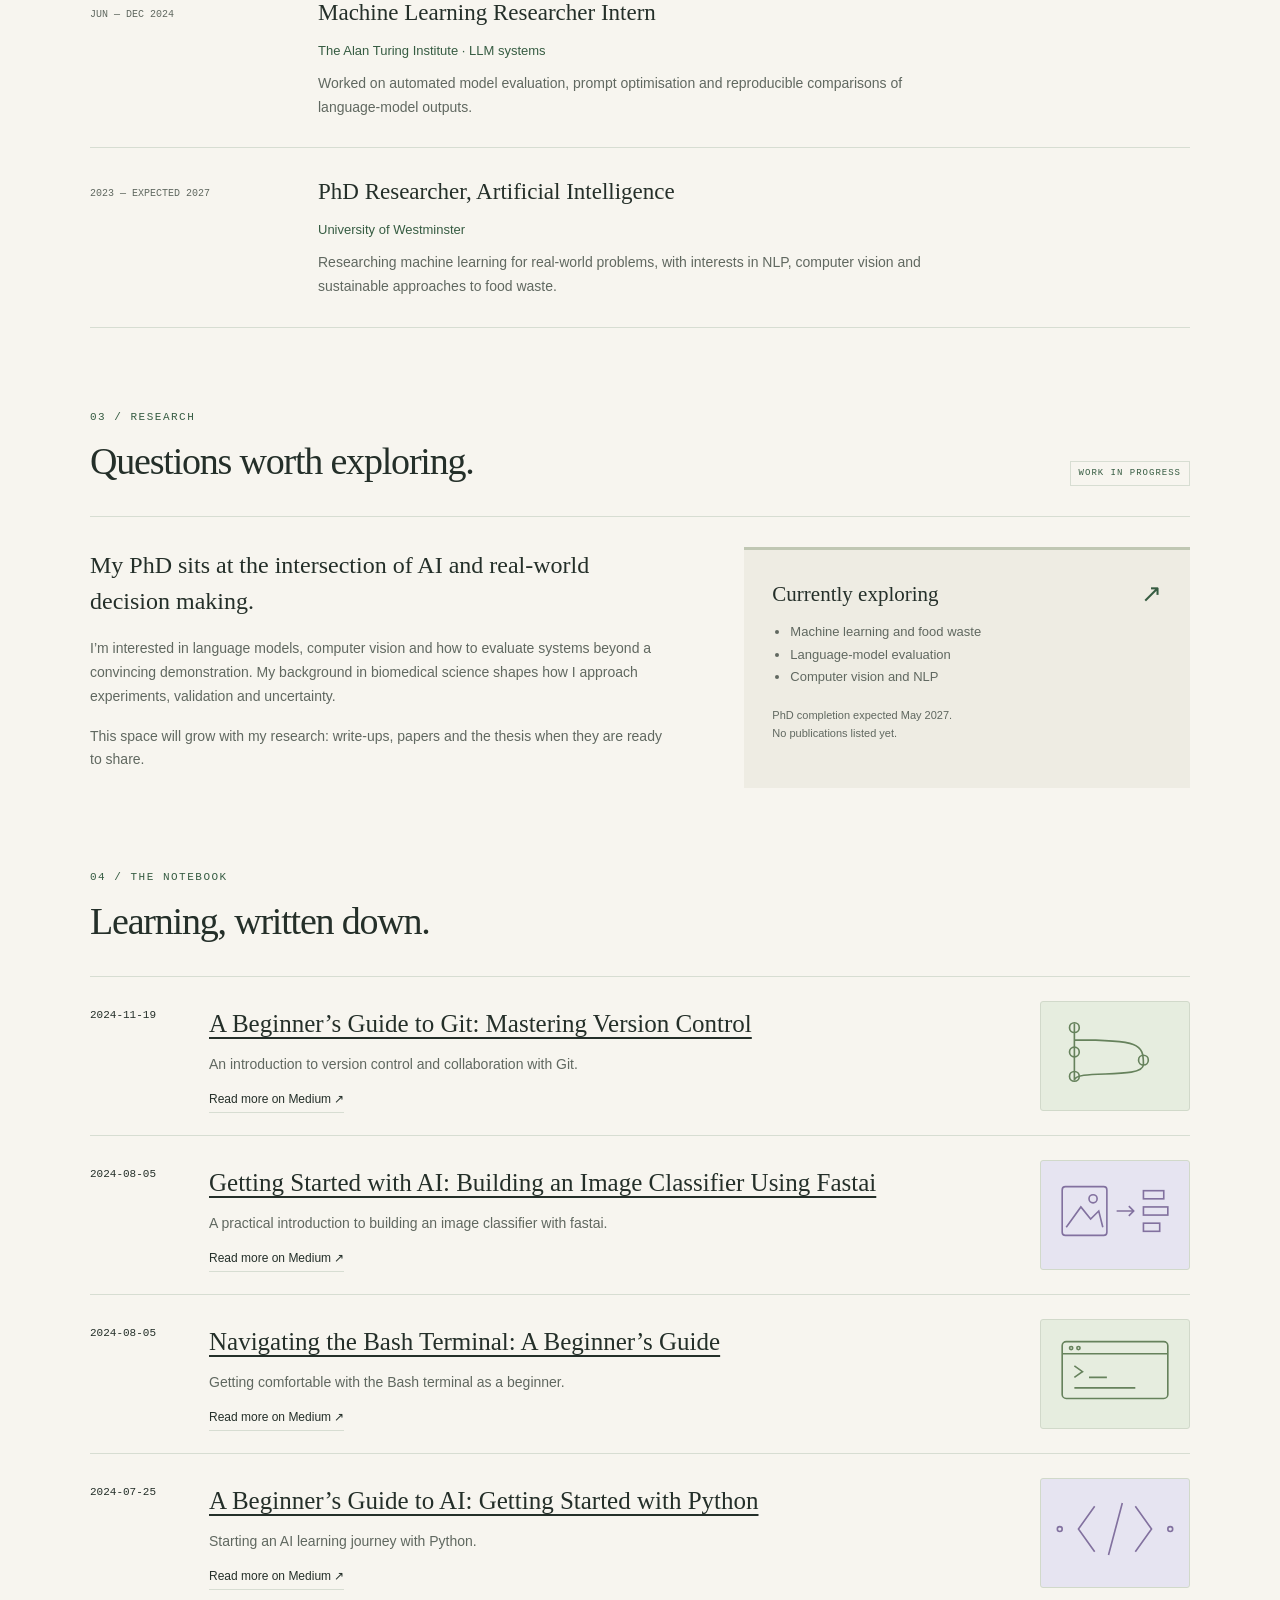
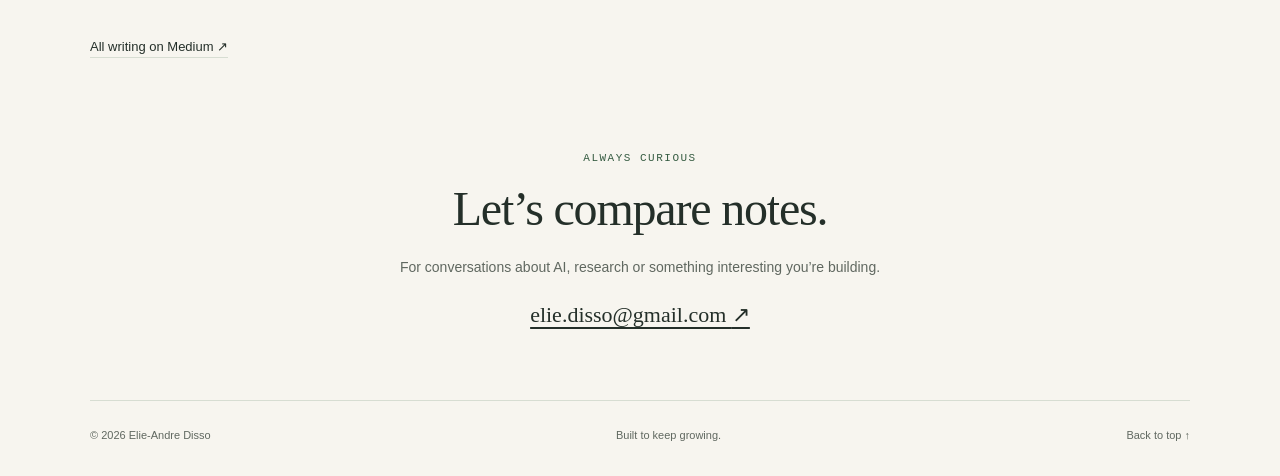
==== commit 960409f5: "Refresh page with the static binary hover" ====
--- a/index.html
+++ b/index.html
@@ -9,7 +9,7 @@
   <link rel="icon" href="assets/favicon.svg" type="image/svg+xml">
   <link rel="stylesheet" href="style.css">
   <script src="content.js" defer></script>
-  <script src="script.js" defer></script>
+  <script src="script.js?v=static-binary-20261005" defer></script>
 </head>
 <body>
 <a class="skip" href="#main">Skip to content</a>
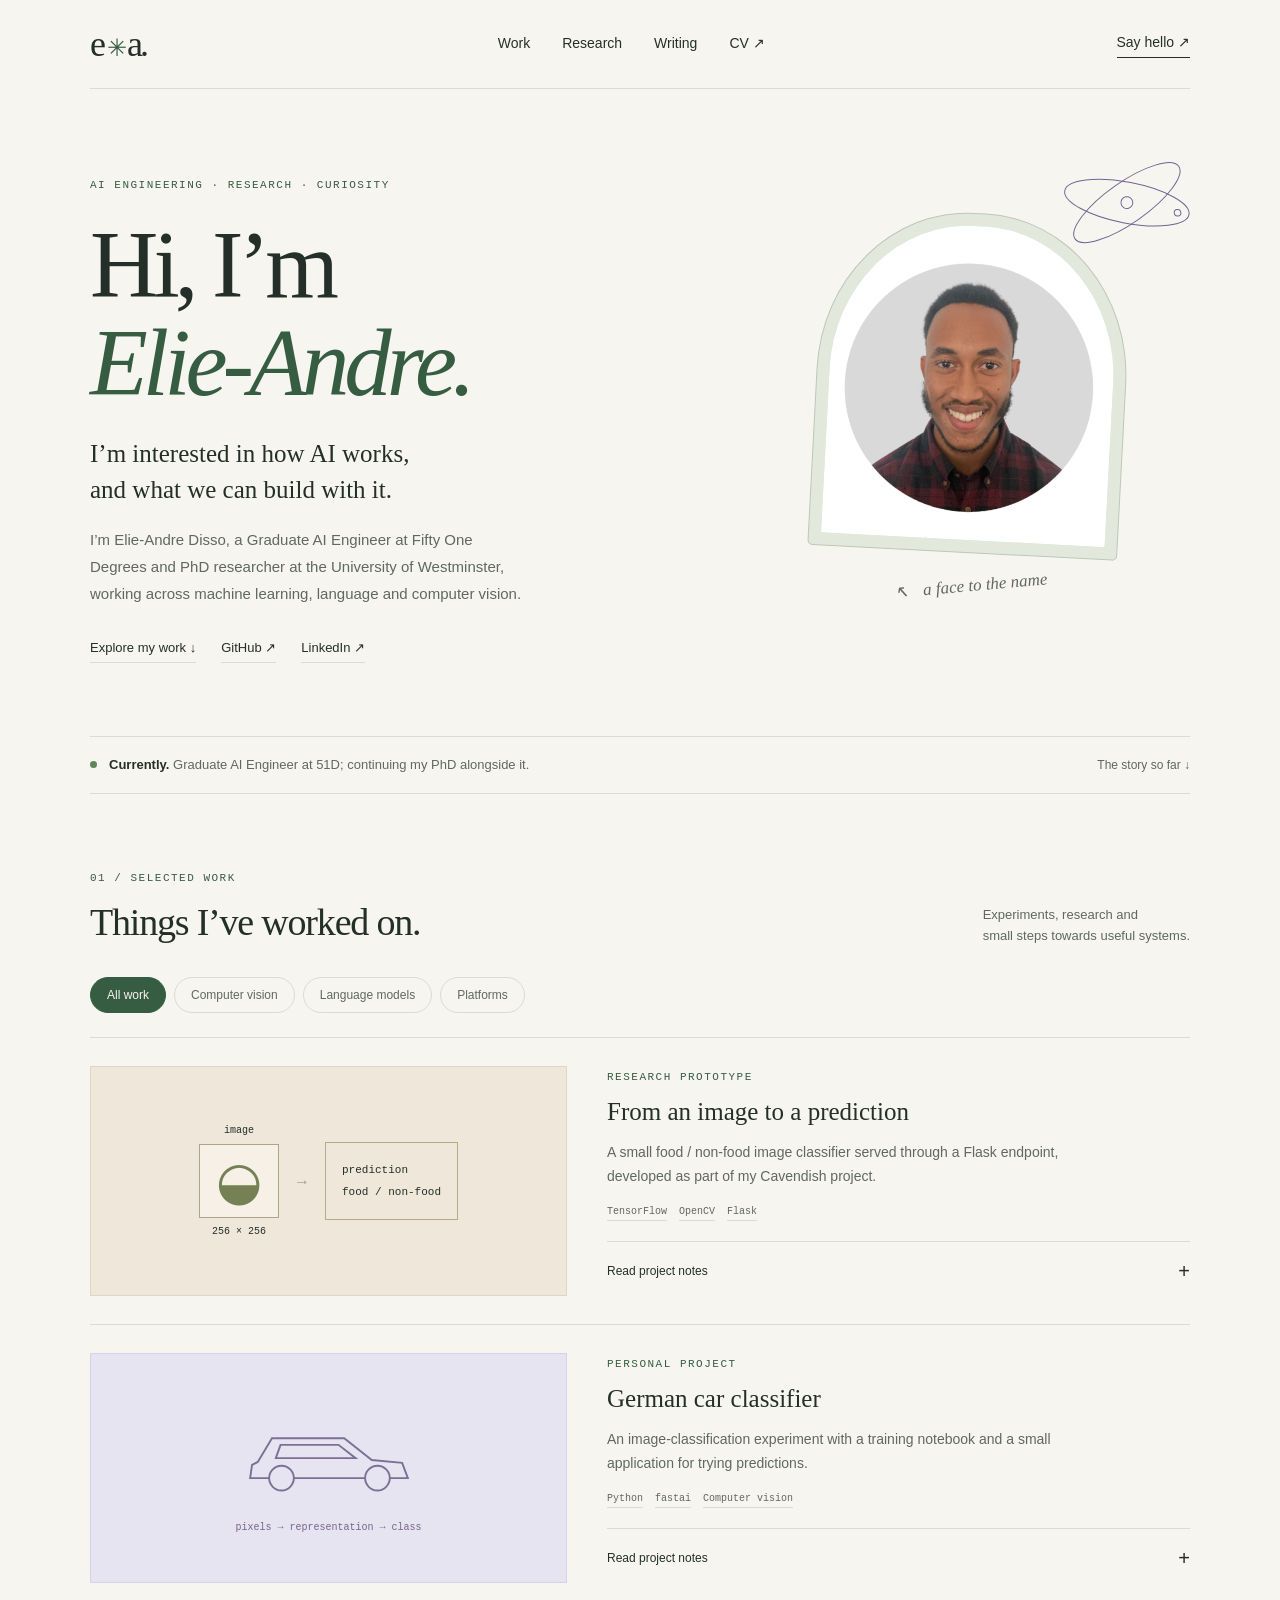
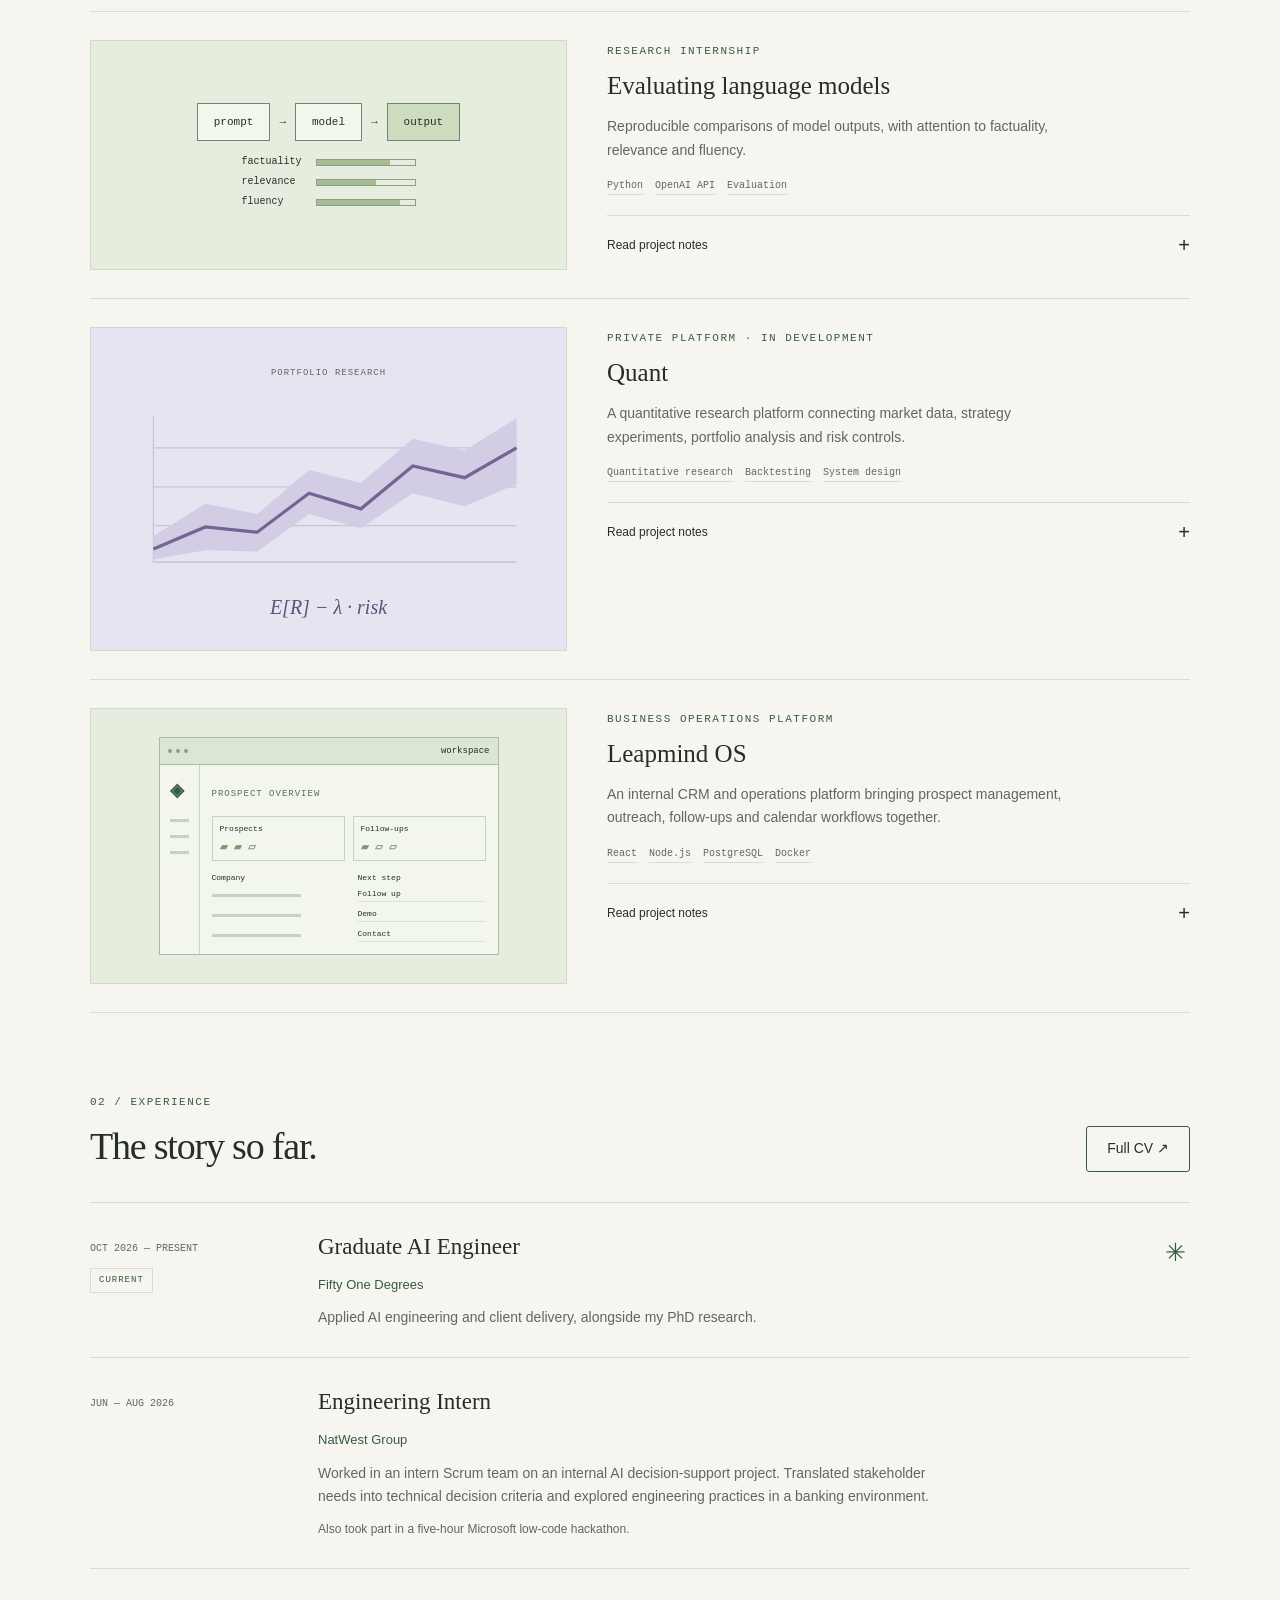
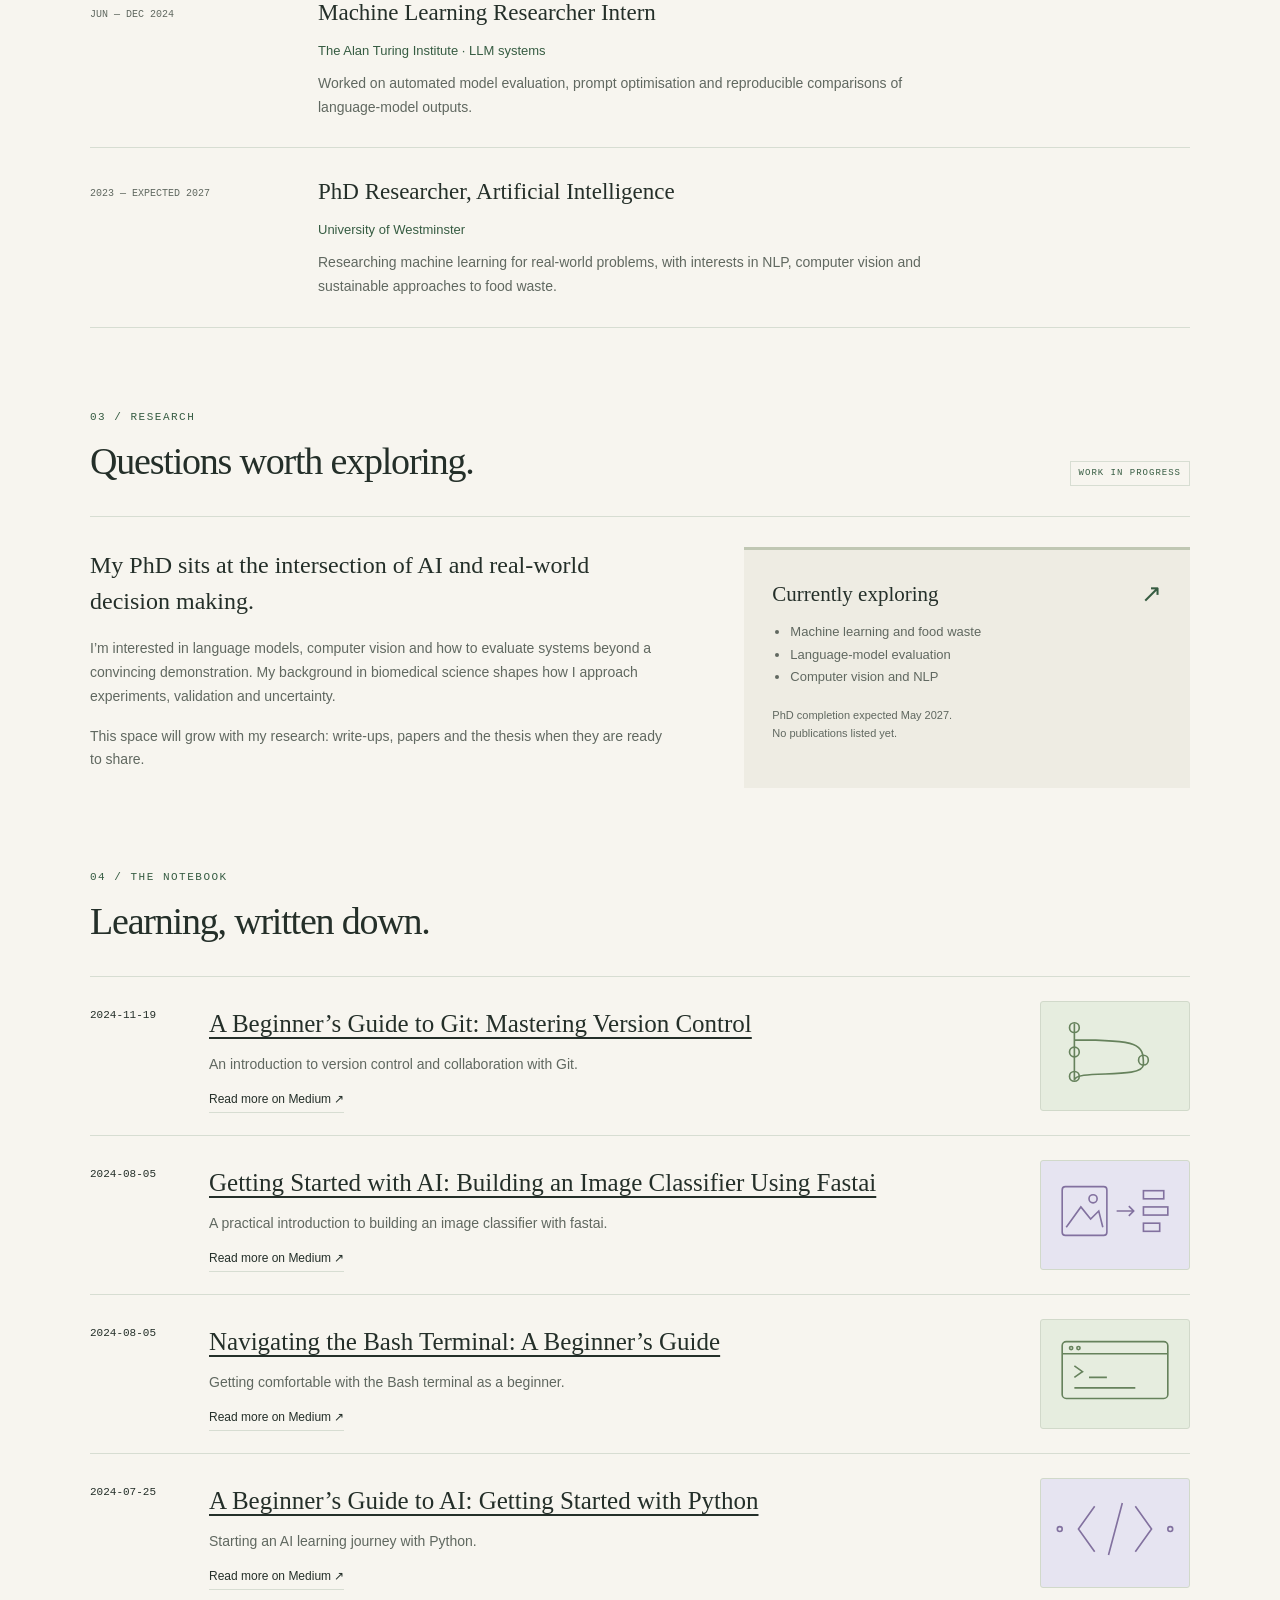
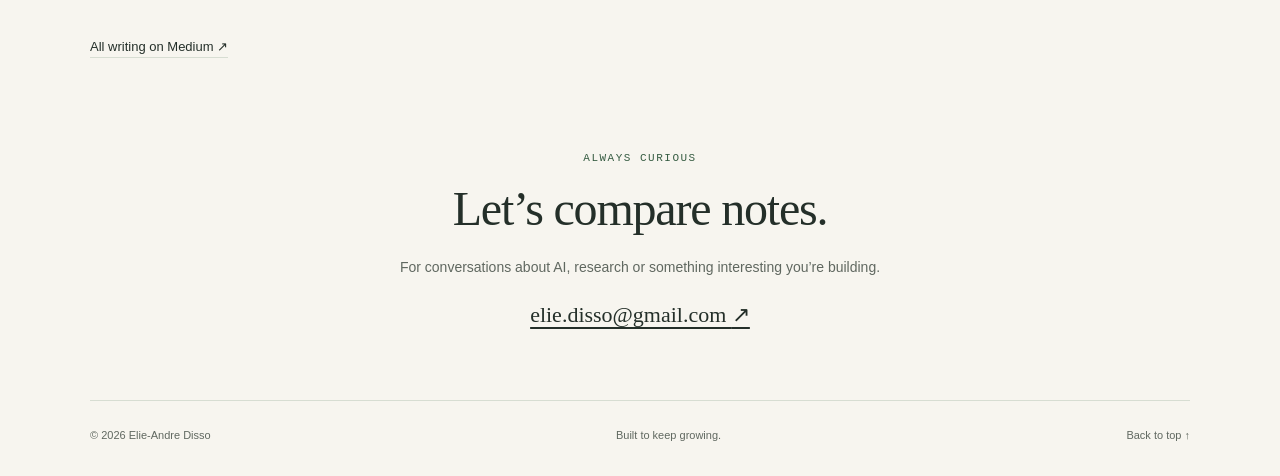
==== commit ce848d3c: "Add portfolio search metadata and sitemap Add canonical page URLs, search and social metadata, Profi" ====
--- a/index.html
+++ b/index.html
@@ -3,9 +3,43 @@
 <head>
   <meta charset="utf-8">
   <meta name="viewport" content="width=device-width, initial-scale=1">
-  <meta name="description" content="Elie-Andre Disso — Graduate AI Engineer at Fifty One Degrees and PhD researcher. Selected AI projects, research and notes.">
+  <meta name="description" content="Elie-Andre Disso, Graduate AI Engineer at Fifty One Degrees and PhD researcher at the University of Westminster. Explore AI projects, research and writing.">
   <meta name="theme-color" content="#f7f5ef">
-  <title>Elie-Andre Disso — AI, research & things I build</title>
+  <title>Elie-Andre Disso | AI Engineer &amp; PhD Researcher</title>
+  <link rel="canonical" href="https://elieandre.github.io/">
+  <meta property="og:type" content="website">
+  <meta property="og:title" content="Elie-Andre Disso | AI Engineer &amp; PhD Researcher">
+  <meta property="og:description" content="Graduate AI Engineer at Fifty One Degrees and PhD researcher. Selected AI projects, research and writing.">
+  <meta property="og:url" content="https://elieandre.github.io/">
+  <meta property="og:image" content="https://elieandre.github.io/assets/portrait.png">
+  <meta property="og:image:alt" content="Elie-Andre Disso">
+  <meta name="twitter:card" content="summary">
+  <meta name="twitter:title" content="Elie-Andre Disso | AI Engineer &amp; PhD Researcher">
+  <meta name="twitter:description" content="Graduate AI Engineer at Fifty One Degrees and PhD researcher. AI projects, research and writing.">
+  <meta name="twitter:image" content="https://elieandre.github.io/assets/portrait.png">
+  <script type="application/ld+json">
+  {
+    "@context": "https://schema.org",
+    "@type": "ProfilePage",
+    "@id": "https://elieandre.github.io/#profile",
+    "url": "https://elieandre.github.io/",
+    "mainEntity": {
+      "@type": "Person",
+      "@id": "https://elieandre.github.io/#person",
+      "name": "Elie-Andre Disso",
+      "alternateName": "Elie Disso",
+      "url": "https://elieandre.github.io/",
+      "image": "https://elieandre.github.io/assets/portrait.png",
+      "jobTitle": "Graduate AI Engineer",
+      "description": "Graduate AI Engineer at Fifty One Degrees and PhD researcher at the University of Westminster, working across machine learning, language and computer vision.",
+      "sameAs": [
+        "https://www.linkedin.com/in/elie-andre",
+        "https://github.com/ElieAndre",
+        "https://medium.com/@elieandre"
+      ]
+    }
+  }
+  </script>
   <link rel="icon" href="assets/favicon.svg" type="image/svg+xml">
   <link rel="stylesheet" href="style.css">
   <script src="content.js" defer></script>
@@ -26,7 +60,7 @@
       <p class="eyebrow">AI ENGINEERING · RESEARCH · CURIOSITY</p>
       <h1 id="intro-title">Hi, I’m<br><em>Elie-Andre.</em></h1>
       <p class="lede">I’m interested in how AI works,<br class="desktop-break"> and what we can build with it.</p>
-      <p class="intro-copy">Graduate AI Engineer at Fifty One Degrees. PhD researcher at the University of Westminster, working across machine learning, language and computer vision.</p>
+      <p class="intro-copy">I’m Elie-Andre Disso, a Graduate AI Engineer at Fifty One Degrees and PhD researcher at the University of Westminster, working across machine learning, language and computer vision.</p>
       <div class="intro-links"><a href="#work">Explore my work <span aria-hidden="true">↓</span></a><a href="https://github.com/ElieAndre" target="_blank" rel="noopener noreferrer">GitHub ↗</a><a href="https://www.linkedin.com/in/elie-andre" target="_blank" rel="noopener noreferrer">LinkedIn ↗</a></div>
     </div>
     <div class="portrait-area">
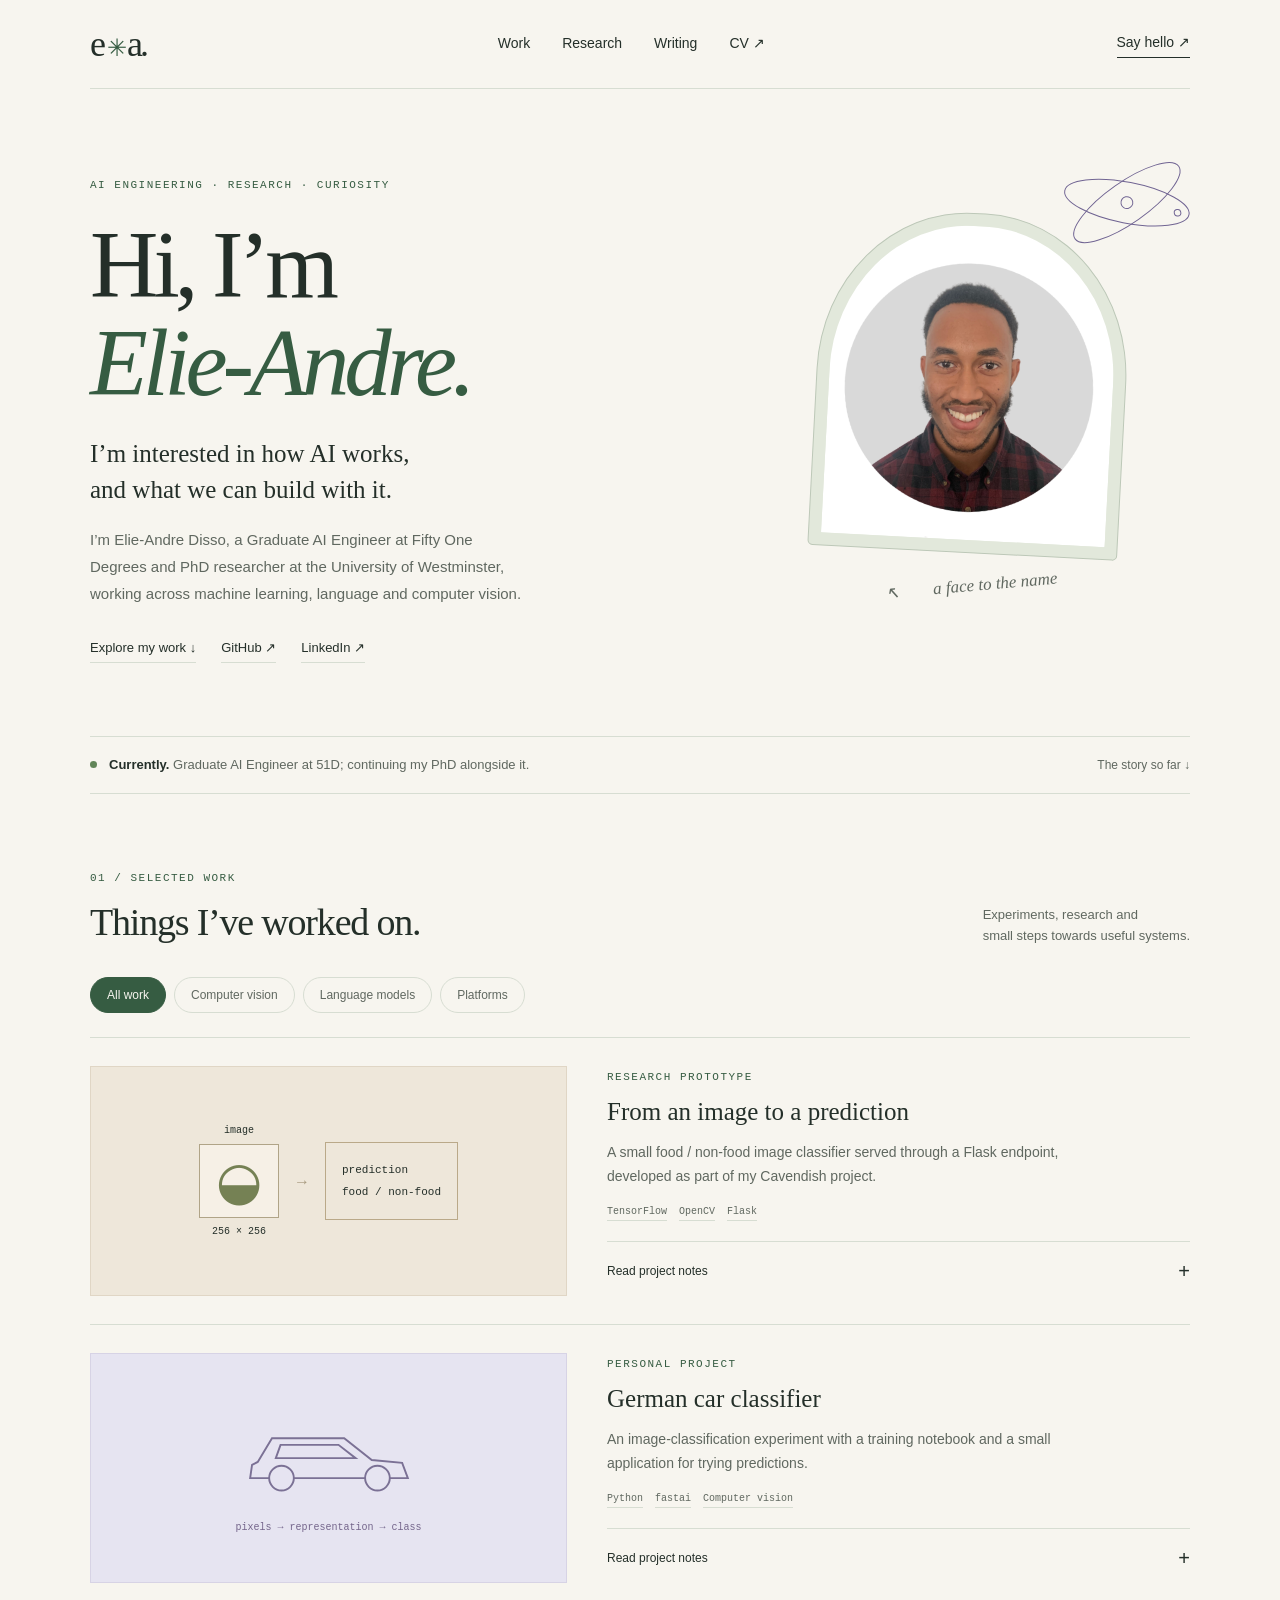
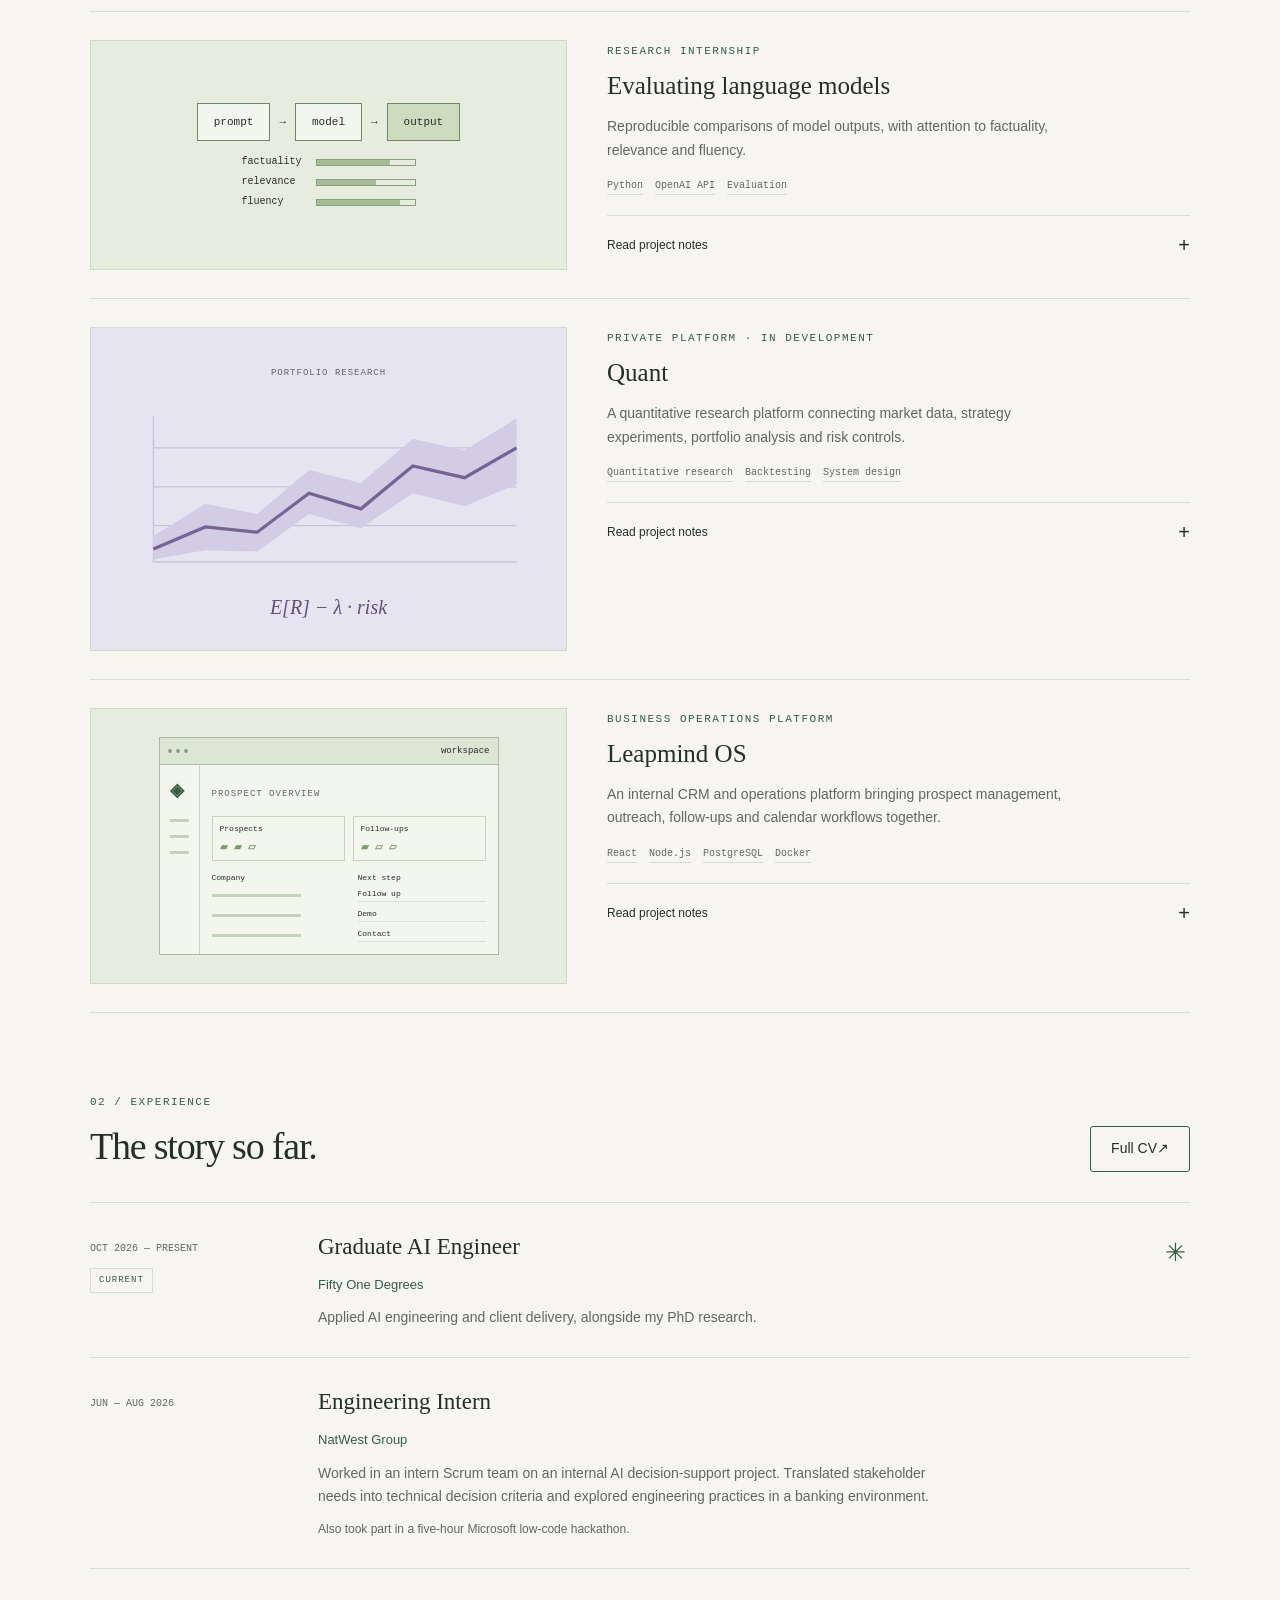
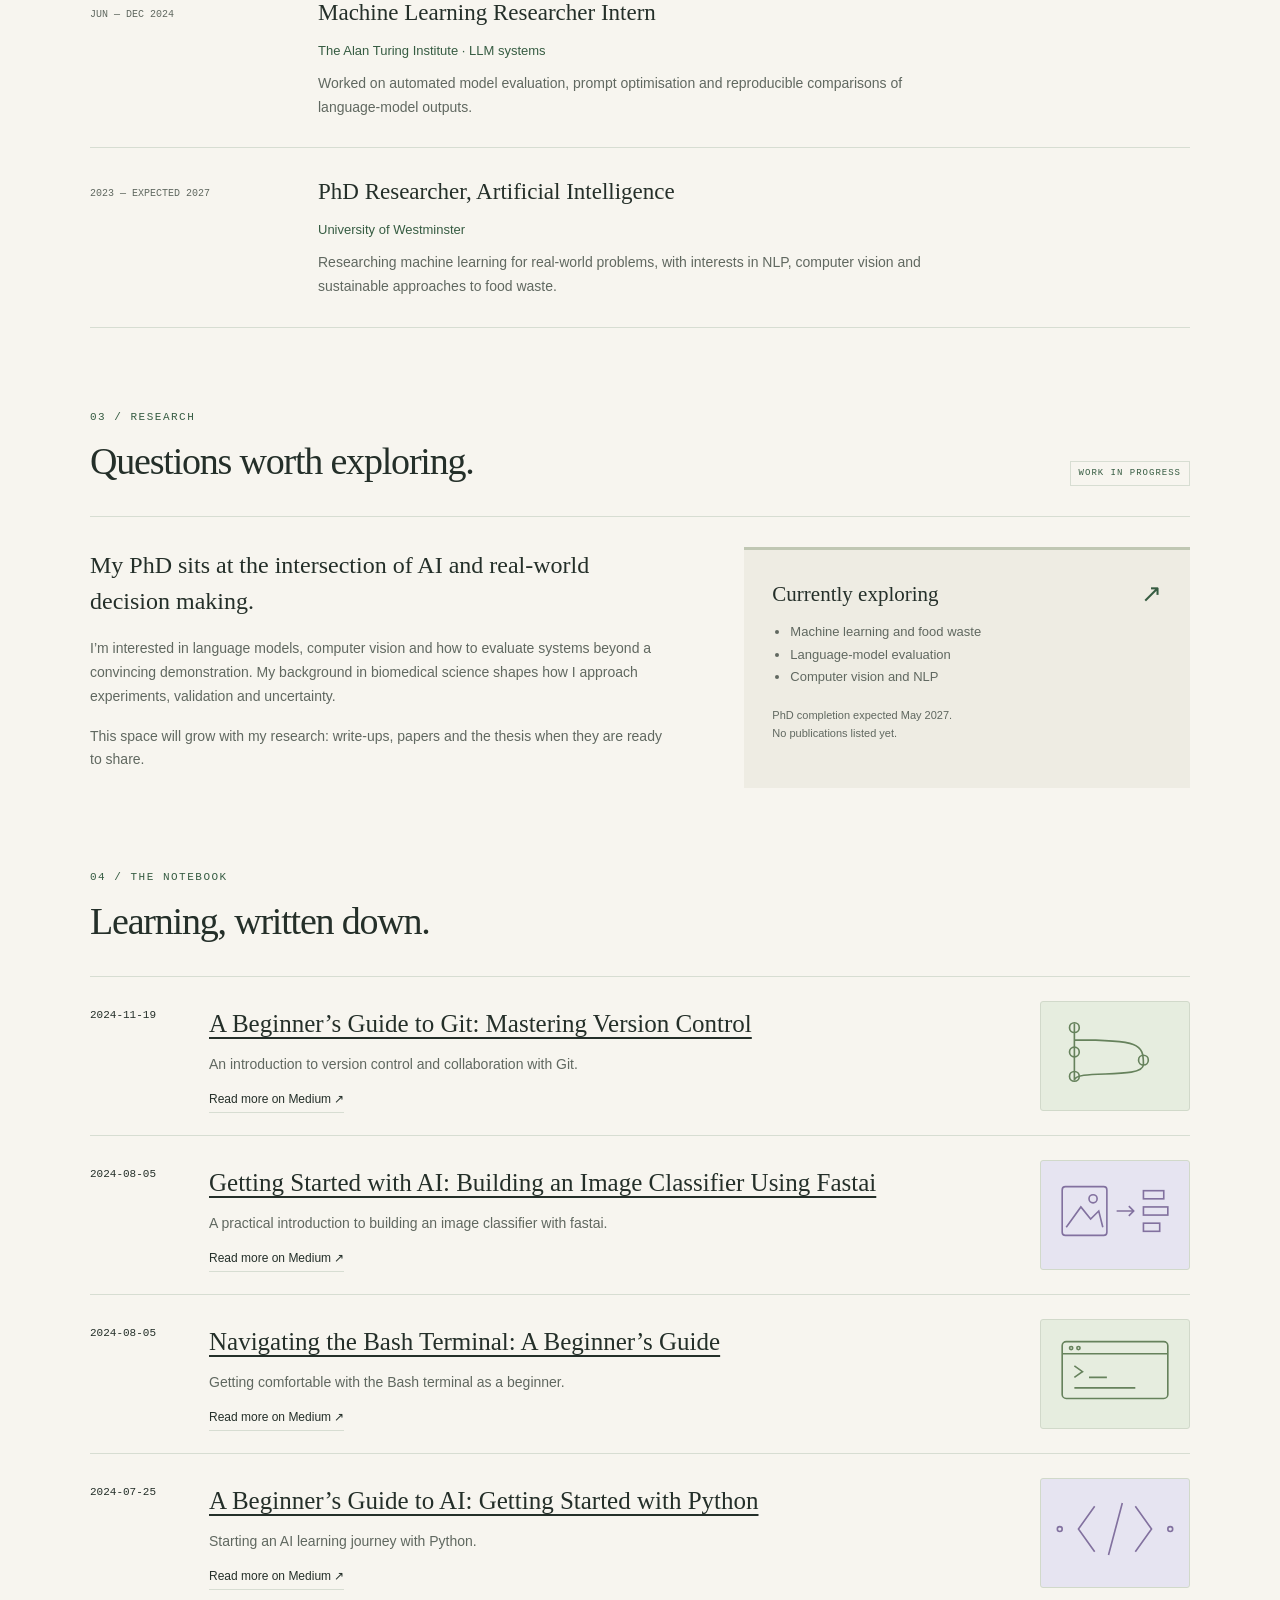
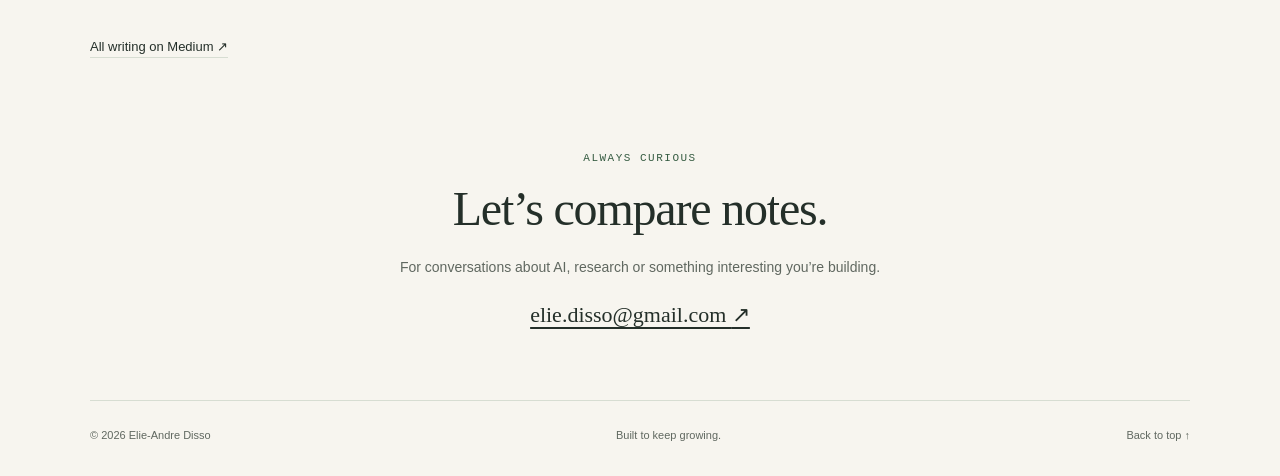
==== commit 22300a1f: "Fix mobile logo and arrows rendering as emoji" ====
--- a/index.html
+++ b/index.html
@@ -3,6 +3,7 @@
 <head>
   <meta charset="utf-8">
   <meta name="viewport" content="width=device-width, initial-scale=1">
+  <meta name="google-site-verification" content="zBLq_eRVmcI7Dz_ONTnirOp5jW_L1AHOWXwtKinr4Yc">
   <meta name="description" content="Elie-Andre Disso, Graduate AI Engineer at Fifty One Degrees and PhD researcher at the University of Westminster. Explore AI projects, research and writing.">
   <meta name="theme-color" content="#f7f5ef">
   <title>Elie-Andre Disso | AI Engineer &amp; PhD Researcher</title>
@@ -41,18 +42,18 @@
   }
   </script>
   <link rel="icon" href="assets/favicon.svg" type="image/svg+xml">
-  <link rel="stylesheet" href="style.css">
+  <link rel="stylesheet" href="style.css?v=mobile-icons-20261005">
   <script src="content.js" defer></script>
-  <script src="script.js?v=static-binary-20261005" defer></script>
+  <script src="script.js?v=mobile-icons-20261005" defer></script>
 </head>
 <body>
 <a class="skip" href="#main">Skip to content</a>
 <header class="site-header">
-  <a class="wordmark" href="index.html" aria-label="Elie-Andre, home">e<span class="asterisk" aria-hidden="true">✳</span>a.</a>
+  <a class="wordmark" href="index.html" aria-label="Elie-Andre, home">e<span class="asterisk" aria-hidden="true"><span class="mobile-symbol icon-star" aria-hidden="true"><span class="symbol-glyph">✳</span></span></span>a.</a>
   <nav aria-label="Main navigation">
-    <a href="#work">Work</a><a href="#research">Research</a><a href="#writing">Writing</a><a href="cv.html">CV <span aria-hidden="true">↗</span></a>
+    <a href="#work">Work</a><a href="#research">Research</a><a href="#writing">Writing</a><a href="cv.html">CV <span aria-hidden="true"><span class="mobile-symbol icon-out" aria-hidden="true"><span class="symbol-glyph">↗</span></span></span></a>
   </nav>
-  <a class="hello" href="mailto:elie.disso@gmail.com">Say hello <span aria-hidden="true">↗</span></a>
+  <a class="hello" href="mailto:elie.disso@gmail.com">Say hello <span aria-hidden="true"><span class="mobile-symbol icon-out" aria-hidden="true"><span class="symbol-glyph">↗</span></span></span></a>
 </header>
 <main id="main">
   <section class="hero" aria-labelledby="intro-title">
@@ -61,15 +62,15 @@
       <h1 id="intro-title">Hi, I’m<br><em>Elie-Andre.</em></h1>
       <p class="lede">I’m interested in how AI works,<br class="desktop-break"> and what we can build with it.</p>
       <p class="intro-copy">I’m Elie-Andre Disso, a Graduate AI Engineer at Fifty One Degrees and PhD researcher at the University of Westminster, working across machine learning, language and computer vision.</p>
-      <div class="intro-links"><a href="#work">Explore my work <span aria-hidden="true">↓</span></a><a href="https://github.com/ElieAndre" target="_blank" rel="noopener noreferrer">GitHub ↗</a><a href="https://www.linkedin.com/in/elie-andre" target="_blank" rel="noopener noreferrer">LinkedIn ↗</a></div>
+      <div class="intro-links"><a href="#work">Explore my work <span aria-hidden="true"><span class="mobile-symbol icon-down" aria-hidden="true"><span class="symbol-glyph">↓</span></span></span></a><a href="https://github.com/ElieAndre" target="_blank" rel="noopener noreferrer">GitHub <span class="mobile-symbol icon-out" aria-hidden="true"><span class="symbol-glyph">↗</span></span></a><a href="https://www.linkedin.com/in/elie-andre" target="_blank" rel="noopener noreferrer">LinkedIn <span class="mobile-symbol icon-out" aria-hidden="true"><span class="symbol-glyph">↗</span></span></a></div>
     </div>
     <div class="portrait-area">
       <div class="portrait-frame"><img src="assets/portrait.png" width="1000" height="1000" alt="Elie-Andre Disso smiling" fetchpriority="high"></div>
-      <div class="portrait-note"><span aria-hidden="true">↖</span> a face to the name</div>
+      <div class="portrait-note"><span aria-hidden="true"><span class="mobile-symbol icon-up-left" aria-hidden="true"><span class="symbol-glyph">↖</span></span></span> a face to the name</div>
       <div class="orbit" aria-hidden="true"><svg viewBox="0 0 220 120"><ellipse cx="110" cy="60" rx="96" ry="31" transform="rotate(-23 110 60)"/><ellipse cx="110" cy="60" rx="96" ry="31" transform="rotate(23 110 60)"/><circle cx="110" cy="60" r="9"/><circle cx="182" cy="91" r="5"/></svg></div>
     </div>
   </section>
-  <div class="now-strip"><span class="status-dot" aria-hidden="true"></span><span><strong>Currently.</strong> Graduate AI Engineer at 51D; continuing my PhD alongside it.</span><a href="#experience">The story so far ↓</a></div>
+  <div class="now-strip"><span class="status-dot" aria-hidden="true"></span><span><strong>Currently.</strong> Graduate AI Engineer at 51D; continuing my PhD alongside it.</span><a href="#experience">The story so far <span class="mobile-symbol icon-down" aria-hidden="true"><span class="symbol-glyph">↓</span></span></a></div>
 
   <section id="work" class="section" aria-labelledby="work-title">
     <div class="section-heading"><div><p class="eyebrow">01 / SELECTED WORK</p><h2 id="work-title">Things I’ve worked on.</h2></div><p class="section-aside">Experiments, research and<br>small steps towards useful systems.</p></div>
@@ -80,9 +81,9 @@
   </section>
 
   <section id="experience" class="section" aria-labelledby="experience-title">
-    <div class="section-heading"><div><p class="eyebrow">02 / EXPERIENCE</p><h2 id="experience-title">The story so far.</h2></div><a class="cv-link" href="./cv.html">Full CV ↗</a></div>
+    <div class="section-heading"><div><p class="eyebrow">02 / EXPERIENCE</p><h2 id="experience-title">The story so far.</h2></div><a class="cv-link" href="./cv.html">Full CV <span class="mobile-symbol icon-out" aria-hidden="true"><span class="symbol-glyph">↗</span></span></a></div>
     <div class="timeline">
-      <article class="timeline-row"><p class="timeline-date">OCT 2026 — PRESENT <span class="small-label">CURRENT</span></p><div><h3>Graduate AI Engineer</h3><p class="company">Fifty One Degrees</p><p>Applied AI engineering and client delivery, alongside my PhD research.</p></div><span class="timeline-mark" aria-hidden="true">✳</span></article>
+      <article class="timeline-row"><p class="timeline-date">OCT 2026 — PRESENT <span class="small-label">CURRENT</span></p><div><h3>Graduate AI Engineer</h3><p class="company">Fifty One Degrees</p><p>Applied AI engineering and client delivery, alongside my PhD research.</p></div><span class="timeline-mark" aria-hidden="true"><span class="mobile-symbol icon-star" aria-hidden="true"><span class="symbol-glyph">✳</span></span></span></article>
       <article class="timeline-row"><p class="timeline-date">JUN — AUG 2026</p><div><h3>Engineering Intern</h3><p class="company">NatWest Group</p><p>Worked in an intern Scrum team on an internal AI decision-support project. Translated stakeholder needs into technical decision criteria and explored engineering practices in a banking environment.</p><p class="minor">Also took part in a five-hour Microsoft low-code hackathon.</p></div></article>
       <article class="timeline-row"><p class="timeline-date">JUN — DEC 2024</p><div><h3>Machine Learning Researcher Intern</h3><p class="company">The Alan Turing Institute · LLM systems</p><p>Worked on automated model evaluation, prompt optimisation and reproducible comparisons of language-model outputs.</p></div></article>
       <article class="timeline-row"><p class="timeline-date">2023 — EXPECTED 2027</p><div><h3>PhD Researcher, Artificial Intelligence</h3><p class="company">University of Westminster</p><p>Researching machine learning for real-world problems, with interests in NLP, computer vision and sustainable approaches to food waste.</p></div></article>
@@ -91,17 +92,17 @@
 
   <section id="research" class="section research-section" aria-labelledby="research-title">
     <div class="section-heading"><div><p class="eyebrow">03 / RESEARCH</p><h2 id="research-title">Questions worth exploring.</h2></div><span class="small-label">WORK IN PROGRESS</span></div>
-    <div class="research-grid"><div><p class="research-intro">My PhD sits at the intersection of AI and real-world decision making.</p><p>I’m interested in language models, computer vision and how to evaluate systems beyond a convincing demonstration. My background in biomedical science shapes how I approach experiments, validation and uncertainty.</p><p>This space will grow with my research: write-ups, papers and the thesis when they are ready to share.</p></div><aside class="research-note"><span class="note-symbol" aria-hidden="true">↗</span><h3>Currently exploring</h3><ul><li>Machine learning and food waste</li><li>Language-model evaluation</li><li>Computer vision and NLP</li></ul><p>PhD completion expected May 2027.<br>No publications listed yet.</p></aside></div>
+    <div class="research-grid"><div><p class="research-intro">My PhD sits at the intersection of AI and real-world decision making.</p><p>I’m interested in language models, computer vision and how to evaluate systems beyond a convincing demonstration. My background in biomedical science shapes how I approach experiments, validation and uncertainty.</p><p>This space will grow with my research: write-ups, papers and the thesis when they are ready to share.</p></div><aside class="research-note"><span class="note-symbol" aria-hidden="true"><span class="mobile-symbol icon-out" aria-hidden="true"><span class="symbol-glyph">↗</span></span></span><h3>Currently exploring</h3><ul><li>Machine learning and food waste</li><li>Language-model evaluation</li><li>Computer vision and NLP</li></ul><p>PhD completion expected May 2027.<br>No publications listed yet.</p></aside></div>
   </section>
 
   <section id="writing" class="section" aria-labelledby="writing-title">
     <div class="section-heading"><div><p class="eyebrow">04 / THE NOTEBOOK</p><h2 id="writing-title">Learning, written down.</h2></div></div>
     <div id="writing-list"></div>
-    <p class="writing-more"><a class="text-link" href="https://medium.com/@elieandre" target="_blank" rel="noopener noreferrer">All writing on Medium ↗</a></p>
+    <p class="writing-more"><a class="text-link" href="https://medium.com/@elieandre" target="_blank" rel="noopener noreferrer">All writing on Medium <span class="mobile-symbol icon-out" aria-hidden="true"><span class="symbol-glyph">↗</span></span></a></p>
     <div id="writing-empty" class="writing-empty"><span class="notebook-icon" aria-hidden="true">▤</span><div><h3>The notebook is open.</h3><p>I’m starting to document what I learn in AI engineering. Essays, project notes and research explanations will appear here as I write them.</p></div><span class="small-label">NO POSTS YET</span></div>
   </section>
-  <section class="contact-section" aria-labelledby="contact-title"><p class="eyebrow">ALWAYS CURIOUS</p><h2 id="contact-title">Let’s compare notes.</h2><p>For conversations about AI, research or something interesting you’re building.</p><a class="email-link" href="mailto:elie.disso@gmail.com">elie.disso@gmail.com <span aria-hidden="true">↗</span></a></section>
+  <section class="contact-section" aria-labelledby="contact-title"><p class="eyebrow">ALWAYS CURIOUS</p><h2 id="contact-title">Let’s compare notes.</h2><p>For conversations about AI, research or something interesting you’re building.</p><a class="email-link" href="mailto:elie.disso@gmail.com">elie.disso@gmail.com <span aria-hidden="true"><span class="mobile-symbol icon-out" aria-hidden="true"><span class="symbol-glyph">↗</span></span></span></a></section>
 </main>
-<footer class="site-footer"><p>© <span id="year">2026</span> Elie-Andre Disso</p><p>Built to keep growing.</p><a href="#main">Back to top ↑</a></footer>
+<footer class="site-footer"><p>© <span id="year">2026</span> Elie-Andre Disso</p><p>Built to keep growing.</p><a href="#main">Back to top <span class="mobile-symbol icon-up" aria-hidden="true"><span class="symbol-glyph">↑</span></span></a></footer>
 </body>
 </html>
--- a/style.css
+++ b/style.css
@@ -185,6 +185,16 @@
  .timeline-row { grid-template-columns:160px 1fr 15px; gap:18px; } .research-grid { gap:35px; }
 }
 @media(max-width:650px) {
+ /* Mobile Safari can render Unicode arrows/asterisks as coloured emoji.
+    Use font-independent vector masks on mobile; desktop glyphs stay unchanged. */
+ .mobile-symbol .symbol-glyph { display:none; }
+ .mobile-symbol::before { content:""; display:inline-block; width:.82em; height:.82em; vertical-align:-.06em; background:currentColor; -webkit-mask:var(--mobile-icon) center / contain no-repeat; mask:var(--mobile-icon) center / contain no-repeat; }
+ .icon-out,.icon-up-left { --mobile-icon:url("data:image/svg+xml,%3Csvg xmlns='http://www.w3.org/2000/svg' viewBox='0 0 24 24'%3E%3Cpath d='M5 19L19 5M6 5h13v13' fill='none' stroke='black' stroke-width='1.8' stroke-linecap='round' stroke-linejoin='round'/%3E%3C/svg%3E"); }
+ .icon-up-left::before { transform:rotate(-90deg); }
+ .icon-up,.icon-down { --mobile-icon:url("data:image/svg+xml,%3Csvg xmlns='http://www.w3.org/2000/svg' viewBox='0 0 24 24'%3E%3Cpath d='M12 20V4M6 10l6-6 6 6' fill='none' stroke='black' stroke-width='1.8' stroke-linecap='round' stroke-linejoin='round'/%3E%3C/svg%3E"); }
+ .icon-down::before { transform:rotate(180deg); }
+ .icon-star { --mobile-icon:url("data:image/svg+xml,%3Csvg xmlns='http://www.w3.org/2000/svg' viewBox='0 0 24 24'%3E%3Cpath d='M12 2v20M2 12h20M5 5l14 14M5 19L19 5' fill='none' stroke='black' stroke-width='2.2'/%3E%3C/svg%3E"); }
+ .icon-star::before { width:1em; height:1em; vertical-align:-.05em; }
  .site-header,main,.site-footer,.cv-page { width:calc(100% - 40px); }
  .site-header { padding:22px 0; flex-wrap:wrap; gap:20px; } nav { gap:21px; order:3; width:100%; justify-content:space-between; } .hello { margin-left:auto; }
  .hero { padding:45px 0 30px; grid-template-columns:1fr; gap:35px; } h1 { font-size:74px; letter-spacing:-3.5px; } .eyebrow { font-size:9px; letter-spacing:1px; }
